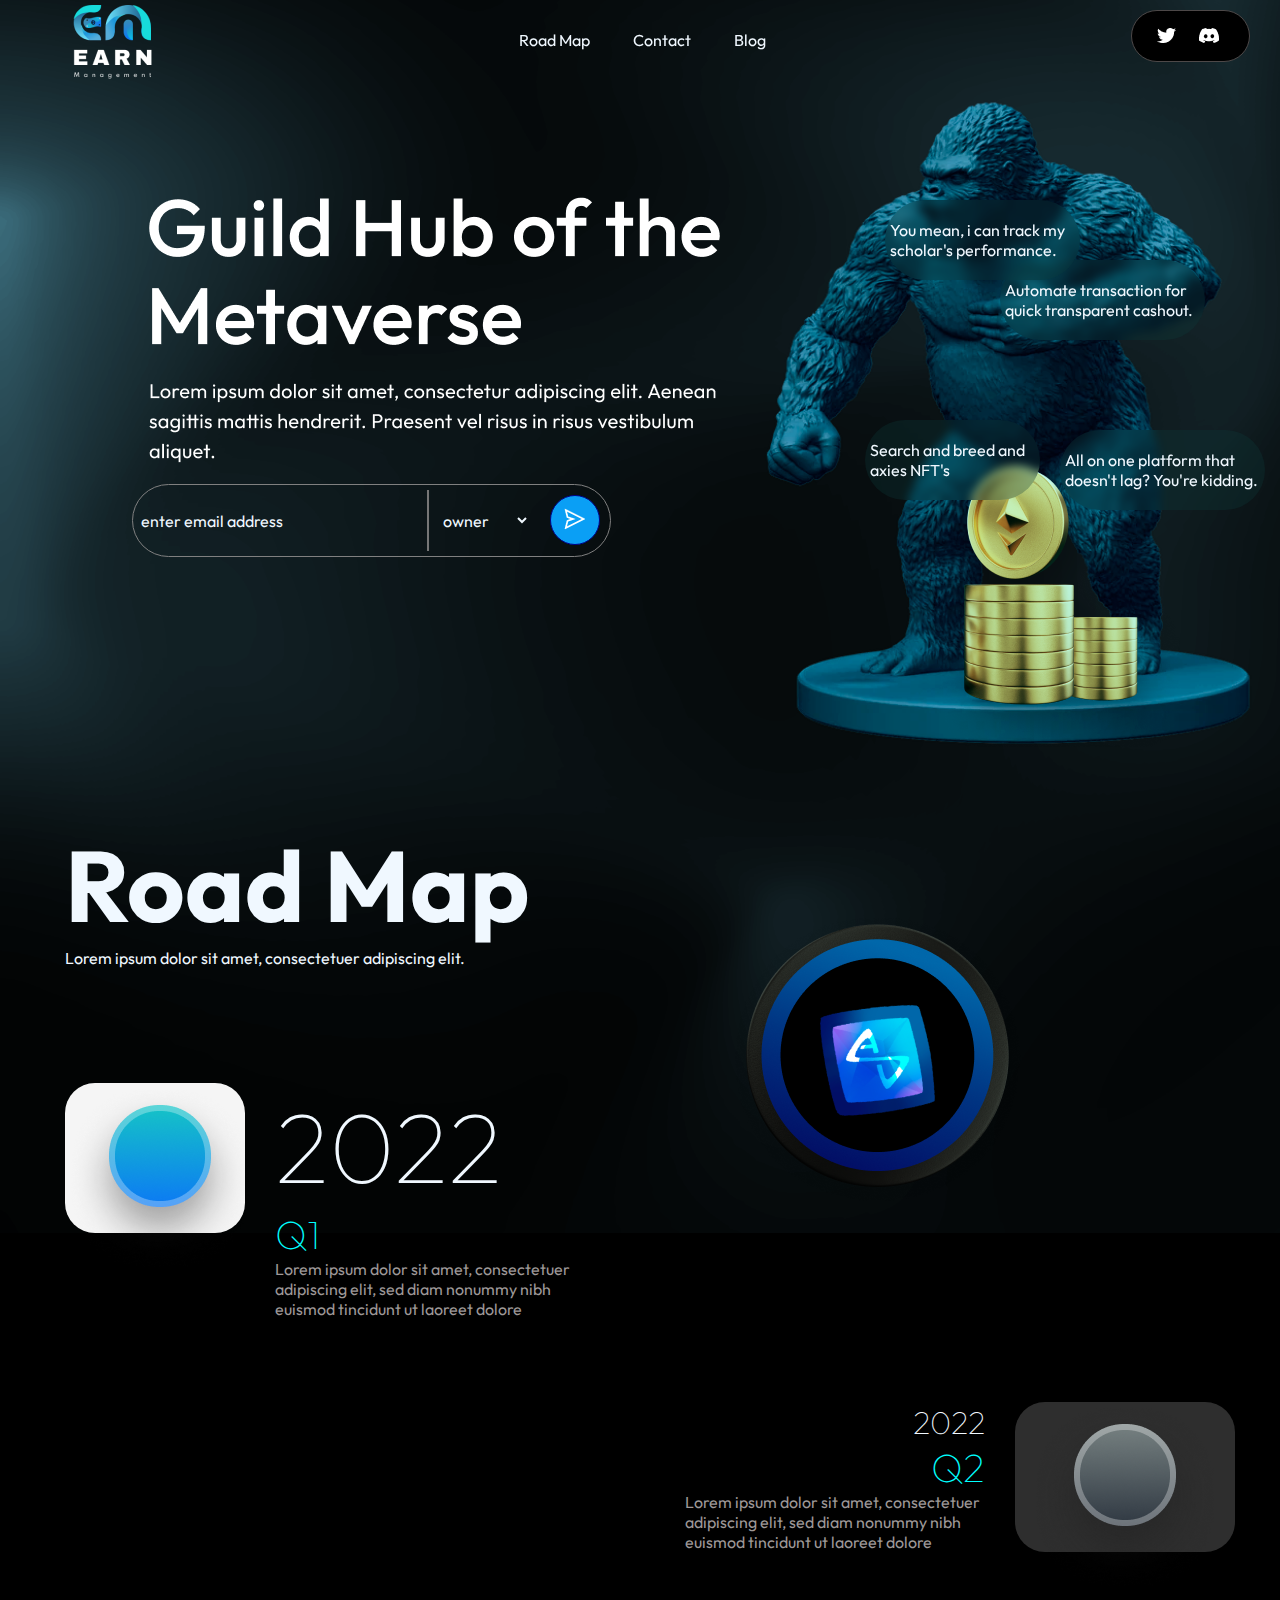
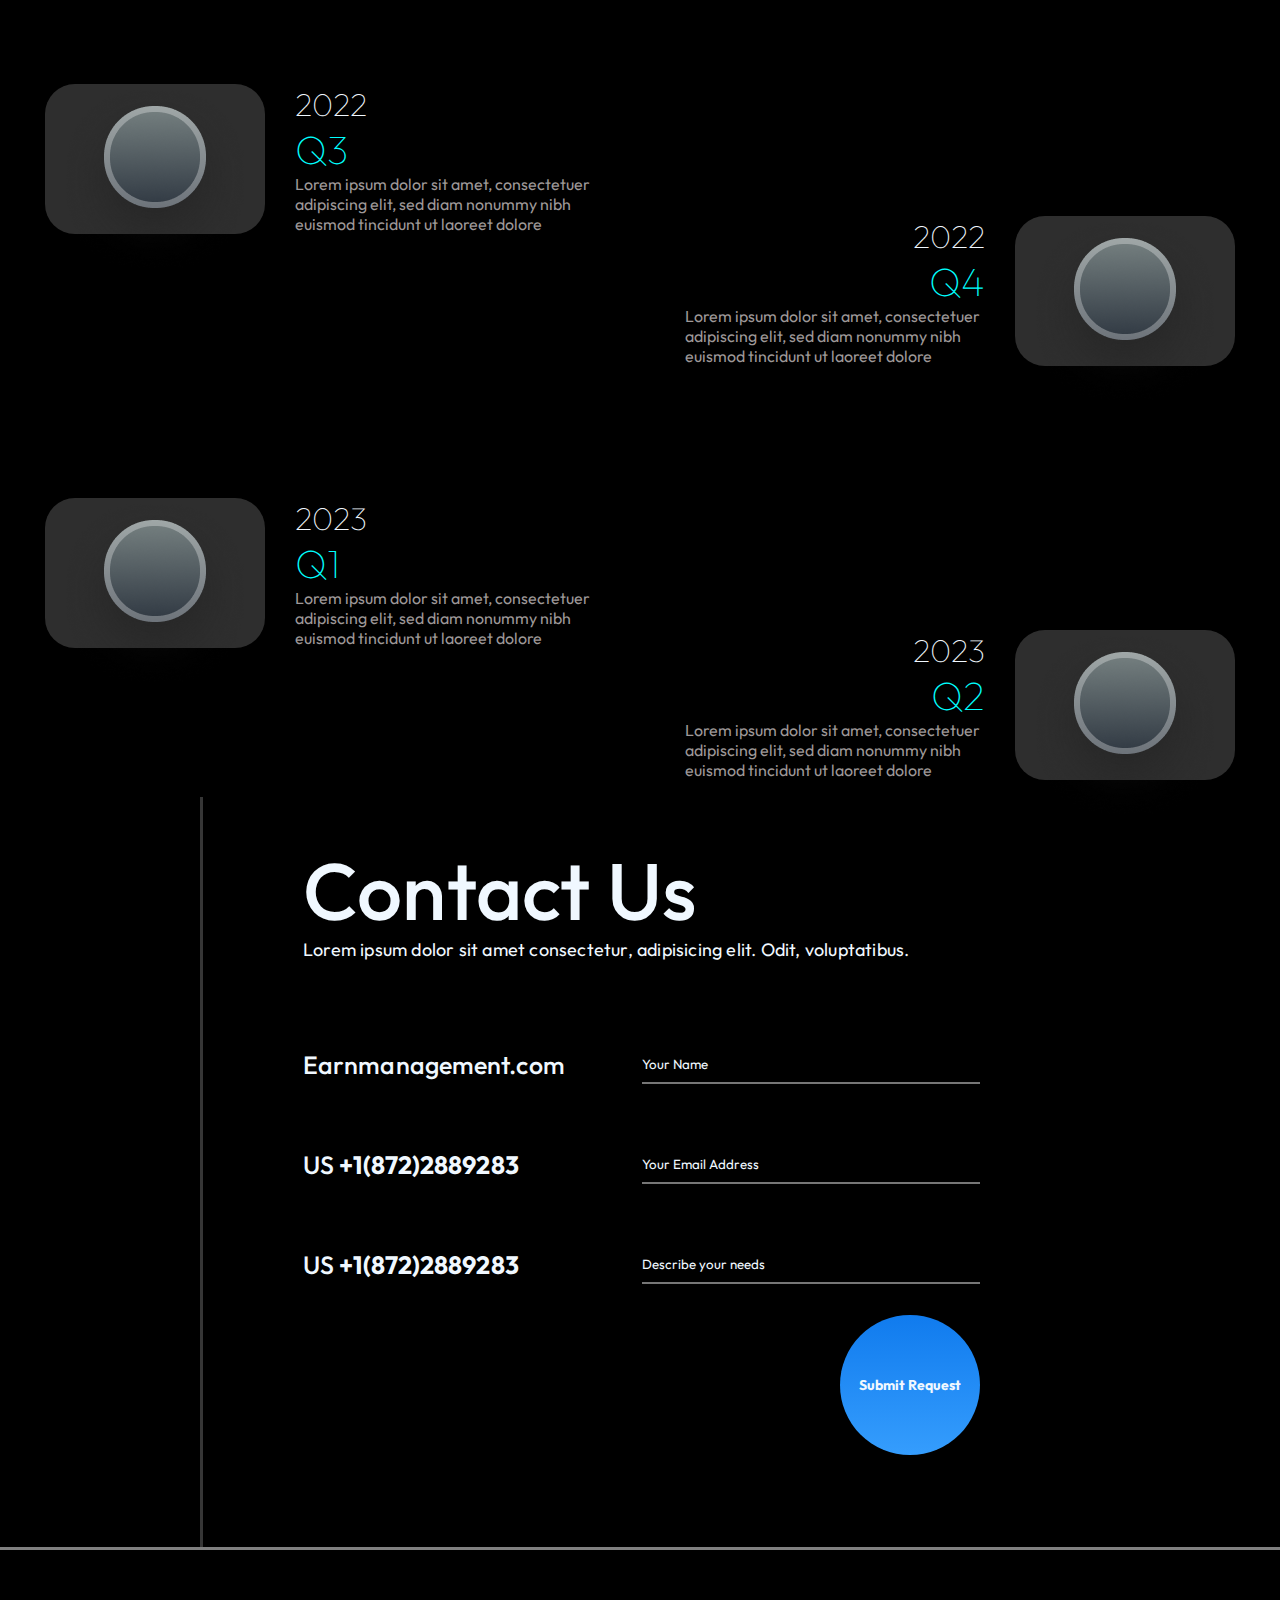
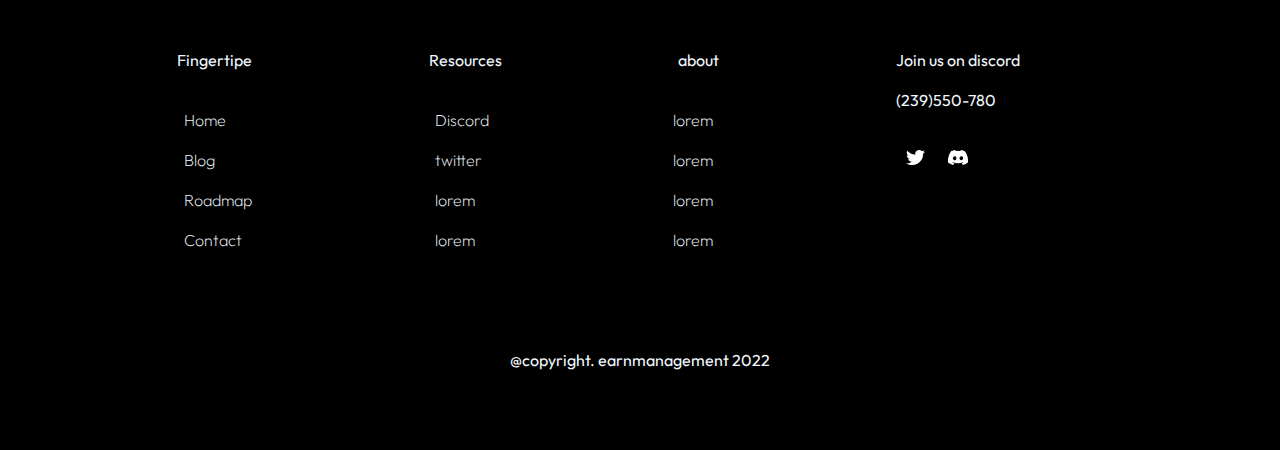
==== index1.html @ f3654f26 "fourth commit" ====
<!DOCTYPE html>
<html lang="en">
  <head>
    <meta charset="UTF-8" />
    <meta http-equiv="X-UA-Compatible" content="IE=edge" />
    <meta name="viewport" content="width=device-width, initial-scale=1.0" />
    <link rel="stylesheet" href="style1.css" />
    <link rel="preconnect" href="https://fonts.googleapis.com">
    <link rel="preconnect" href="https://fonts.gstatic.com" crossorigin>
    <link href="https://fonts.googleapis.com/css2?family=Outfit:wght@100;300&display=swap" rel="stylesheet">
    <title>Earn management-1</title>
  </head>
  <body>
    <div class="main-body">
      <nav class="navbar">
        <div class="logo">
          <img src="images/sidelogo.png"></img>
        </div>      
        <div class="menu">
          <a href="#">Road Map</a>
          <a href="#">Contact</a>
          <a href="#">Blog</a>
        </div>
        <div class="buttons">
          <button type="" id="btn1"><img src="images/twitter.png" alt=""></button>
          <button type="" id="btn2"><img src="images/discord.png" alt=""></button>
        </div>
      </nav>
      <div class="main">
        <div class="child1">
          <div class="child1-a">
            <img src="images/Guild Hub of the Metaverse.png" alt="">
          </div>
          <div class="child1-a">
            <img src="images/defaultxt.png">
          </div>
          <div class="child1-b">
            <input  class=""type="email" placeholder="enter email address"></input>
            <div>
              <select class="option">
                <option value="owner">owner</option>
                <option value="customer">customer</option>
                <option value="employee">employee</option>
                <option value="trainee">trainee</option>
              </select>
                
            </div>
            <div>
              <button type="" id="btn3"><img src="images/Vector.png" alt=""></button>
            </div>
          </div>
        </div>
        <div class="child2">
          <div class="div1"><p>Automate transaction for quick transparent cashout.</p></div>
          <div class="div3"><p>All on one platform that doesn't lag? You're kidding.</p></div>
          <div class="div2"><p>You mean, i can track my scholar's performance.</p></div>
          <div class="div4"><p>Search and breed and axies NFT's</p></div>
        </div>
      </div >
      <div class="main-2">
        <div class="child3">
          <div>
            <h1>Road Map</h1>
            <p>
              Lorem ipsum dolor sit amet, consectetuer adipiscing elit. 
            </p>
            <div class="child4">
              <div class="bullet">
                <img src="images/Rectangle 16.png" alt="">
              </div>
              <div class="child3-a">
                <div><h1>2022</h1></div>
                <div><h2>Q1</h2></div>
                <div class="txt">
                  <p>Lorem ipsum dolor sit amet, consectetuer adipiscing elit, sed diam nonummy nibh euismod tincidunt ut laoreet dolore</p>
                </div>
              </div>
            </div>
          </div>
        </div>
        <div class="child3-b">
            <div>
                <img src="images/child3_logo.png" alt=""></img>
            </div>
        </div>
    </div>
    <div class="main-3">
        <div class="child5"></div>
        <div class="child6">
            <div class="bullet1">
                <img src="images/Rectangle 18.png"></img>
            </div>
            <div class="child6-a">

                <div><h1>2022</h1></div>
                <div><h2>Q2</h2></div>
                <div class="txt">
                    <p>Lorem ipsum dolor sit amet, consectetuer adipiscing elit, sed diam nonummy nibh euismod tincidunt ut laoreet dolore</p>
                </div>
            </div>
        </div>
    </div>
    <div class="main-3">
        <div class="child4">
            <div class="bullet1">
                <img src="images/Rectangle 18.png"></img>
            </div>
            <div class="child3-a">
                <div><h1>2022</h1></div>
                <div><h2>Q3</h2></div>
                <div class="txt">
                    <p>Lorem ipsum dolor sit amet, consectetuer adipiscing elit, sed diam nonummy nibh euismod tincidunt ut laoreet dolore</p>
                </div>
            </div>
        </div>
        <div class="child6"></div>
    </div>

    <div class="main-3">
        <div class="child5"></div>
        <div class="child6">
            <div class="bullet1">
                <img src="images/Rectangle 18.png"></img>
            </div>
            <div class="child6-a">
                <div><h1>2022</h1></div>
                <div><h2>Q4</h2></div>
                <div class="txt">
                    <p>Lorem ipsum dolor sit amet, consectetuer adipiscing elit, sed diam nonummy nibh euismod tincidunt ut laoreet dolore</p>
                </div>
            </div>
        </div>
    </div>
    <div class="main-3">
        <div class="child4">
            <div class="bullet1">
                <img src="images/Rectangle 18.png"></img>
            </div>
            <div class="child3-a">
                <div><h1>2023</h1></div>
                <div><h2>Q1</h2></div>
                <div class="txt">
                    <p>Lorem ipsum dolor sit amet, consectetuer adipiscing elit, sed diam nonummy nibh euismod tincidunt ut laoreet dolore</p>
                </div>
            </div>
        </div>
        <div class="child6"></div>
    </div>
    <div class="main-3">
        <div class="child5"></div>
        <div class="child6">
            <div class="bullet1">
                <img src="images/Rectangle 18.png"></img>
            </div>
            <div class="child6-a">
                <div><h1>2023</h1></div>
                <div><h2>Q2</h2></div>
                <div class="txt">
                    <p>Lorem ipsum dolor sit amet, consectetuer adipiscing elit, sed diam nonummy nibh euismod tincidunt ut laoreet dolore</p>
                </div>
            </div>
        </div>
    </div>
    <section>
        <div class="contact-container">
            <div class="heading-para">
                <div>
                    <h1>Contact Us</h1>
                </div>
                <div class="contact-para">
                    <p>Lorem ipsum dolor sit amet consectetur, adipisicing elit. Odit, voluptatibus.</p>
                </div>
            </div>
            <div class="main-contact">
                <div class="contact-details">
                    <a href="#">Earnmanagement.com</a>
                    <p>US <strong>+1(872)2889283</strong></p>
                    <p>US <strong>+1(872)2889283</strong></p>
                </div>
                <div class="contact-details">
                    <input type="text" name="" id="" placeholder="Your Name">
                    <input type="email" name="" id="" placeholder="Your Email Address">
                    <input type="text" name="" id="" placeholder="Describe your needs">
                </div>
            </div>
            <div class="contact-btn">
                <button type="submit" id="btn4">Submit Request</button>
            </div>
        </div>
    </section>
    <section class="footer">
        <div class="list">
            <div class="list-a">
                <li>Fingertipe</li>
                <li>Resources</li>
                <li>about</li>
            </div>
            <div class="list-b">
                <div>
                    <li>Home</li>
                    <li><br></li>
                    <li>Blog</li>
                    <li><br></li>
                    <li>Roadmap</li>
                    <li><br></li>
                    <li>Contact</li>
                </div>
                <div>
                    <li>Discord</li>
                    <li><br></li>
                    <li>twitter</li>
                    <li><br></li>
                    <li>lorem</li>
                    <li><br></li>
                    <li>lorem</li>
                </div>
                <div>
                    <li>lorem</li>
                    <li><br></li>
                    <li>lorem</li>
                    <li><br></li>
                    <li>lorem</li>
                    <li><br></li>
                    <li>lorem</li>
                </div>
            </div>
        </div>
        <div class="list2">
            <div class="list-c">
                <li><a href="#" class="dis">Join us on discord </a></li>
                <li><br></li>
                <li><a href="#" class="phn">(239)550-780</a></li>
            </div>
            <div class="buttons1">
                <button type="" id="btn1"><img src="images/twitter.png" alt=""></button>
                <button type="" id="btn2"><img src="images/discord.png" alt=""></button>
              </div>
        </div>
        
    </section>
    <div class="end"><p>@copyright. earnmanagement 2022 </p></div>
</div>
</body>
                
</html>
---- style1.css ----
* {
  padding: 0px;
  margin: 0px;
  font-family: "Outfit", sans-serif;
  color: aliceblue;
}
body {
  background-color: rgb(0, 0, 0);
}
.main-body {
  background: url("images/Rectangle.png");

  background-repeat: no-repeat;
}
.navbar {
  height: 100px;
  background-color: rgba(0, 0, 0, 0);
  display: flex;
  justify-content: space-between;
  padding-right: 30px;
  position: sticky;
  top: 0px;
}
.menu a {
  padding: 20px 20px;
  text-decoration: none;
}
.menu {
  padding: 30px;
}
.menu a:hover {
  opacity: 0.6;
}
.logo {
  padding: 5px 0px 0px 73px;
}

.buttons {
  border: solid rgb(77, 72, 72) 1px;
  margin-top: 10px;
  padding: 7px 2px 18px 15px;
  width: 100px;
  height: 25px;
  border-radius: 50px;
  background-color: black;
}
.buttons button {
  background-color: black;
  border: 0px;
  border-radius: 50px;
  padding: 10px 10px 10px 10px;
}
#btn1:hover {
  background-color: rgb(10, 162, 233);
}
#btn2:hover {
  background-color: #7289da;
}
.main {
  display: flex;
}
.child1 {
  width: 55%;
  display: flex;
  flex-direction: column;
  padding: 80px 0px 0px 132px;
}
.child1-a {
  padding: 17px;
}
.child2 {
  width: 45%;
  height: 722px;
  background: url("images/mascot.png");
  background-repeat: no-repeat;
}
.child1-b {
  width: 477px;
  height: 71px;
  border: solid gray 1px;
  border-radius: 40px;
  display: flex;
  justify-content: flex-start;
}
.child1-b input {
  background-color: rgba(0, 0, 0, 0);
  padding: 8px 8px;
  font-size: medium;
  margin-top: 5px;
  width: 310px;
  height: 45px;
  border-bottom: none;
  border-top: none;
  border-left: none;
  border-right-style: solid gray 2px;
  outline: none;
}
::placeholder {
  color: aliceblue;
}
.child1-b div {
  border: 0px;
  border-radius: 50px;
  padding: 10px 10px 10px 10px;
  display: flex;
  justify-content: space-evenly;
}
#btn3 {
  background-color: rgb(10, 159, 245);
  height: 50px;
  width: 50px;
  border: solid darkblue 1px;
  border-radius: 100px;
  cursor: pointer;
}
#btn3:hover {
  background-color: rgb(4, 170, 199);
}
.option {
  background-color: rgba(0, 0, 0, 0);
  font-size: medium;
  border: 0px;
  cursor: pointer;
  outline: none;
}

.child2 div {
  background-color: rgba(13, 61, 61, 0.3);
  backdrop-filter: blur(5px);
}

.div1 {
  position: absolute;
  height: 80px;
  width: 200px;
  top: 260px;
  left: 1000px;
  display: flex;
  padding-left: 5px;
  align-items: center;
  border-radius: 50px;
}
.div2 {
  display: flex;
  padding-left: 5px;
  align-items: center;
  border-radius: 50px;
  position: absolute;
  height: 80px;
  width: 190px;
  right: 200px;
  top: 200px;
}
.div3 {
  position: absolute;
  left: 1060px;
  bottom: 390px;
  width: 200px;
  height: 80px;
  display: flex;
  padding-left: 5px;
  align-items: center;
  border-radius: 50px;
}
.div4 {
  position: absolute;
  bottom: 400px;
  right: 240px;
  height: 80px;
  width: 170px;
  display: flex;
  padding-left: 5px;
  align-items: center;
  border-radius: 50px;
}
.main-2 {
  display: flex;
  /* border: solid red 1px; */
  height: 60vh;
}
.child3 {
  width: 50%;
  height: 50vh;
  display: flex;
  justify-content: space-evenly;
  align-content: space-between;
}

.child3 h1 {
  font-size: 100px;
}
.child3-a {
  display: flex;
  flex-direction: column;
  align-content: flex-end;
  align-items: flex-start;
  flex-wrap: wrap;
  padding-left: 30px;
}

.child3-b div {
  display: flex;
  align-items: center;
  align-content: flex-start;
  justify-content: center;
}
.txt {
  width: 300px;
}
.txt p {
  color: rgb(158, 152, 152);
}
.child3-a div h2 {
  color: aqua;
  font-size: 40px;
  font-weight: 100;
}
.child3-a div h1 {
  font-weight: 100;
}
.bullet {
  background-color: whitesmoke;
  display: grid;
  justify-content: space-around;
  width: 180px;
  height: 150px;
  border-radius: 30px;
}
.child4 {
  display: flex;
  padding-top: 115px;
  align-items: flex-start;
  justify-content: space-evenly;
  align-content: space-between;
}
.main-3 {
  display: flex;
  height: 23vh;
  justify-content: center;
  /* border: solid yellow 2px; */
}
.child5 {
  width: 50%;
}
.child6 {
  padding-top: 40px;
  display: flex;
  width: 50%;
  flex-direction: row-reverse;
  justify-content: center;
}
.child6-a {
  flex-direction: column;
  display: flex;
  flex-direction: column;
  align-content: flex-end;
  align-items: flex-end;
  flex-wrap: wrap;
  padding-right: 30px;
}
.bullet1 {
  background-color: rgb(46, 46, 46);
  display: grid;
  justify-content: space-around;
  width: 220px;
  height: 150px;
  border-radius: 30px;
}
.child6-a div h2 {
  color: aqua;
  font-size: 40px;
  font-weight: 100;
}
.child6-a div h1 {
  font-weight: 100;
}
/* .child6-a div { */
/* flex-direction: row-reverse; */
/* } */
.contact-container {
  /* border: 2px solid red; */
  height: 750px;
  margin: 0px 200px;
  /* border-top: 3px solid rgba(255, 255, 255, 0.21);  */
  border-left: 3px solid rgba(255, 255, 255, 0.21);
}
.heading-para {
  /* border: 2px solid yellow; */
  padding: 50px 100px;
}
.heading-para h1 {
  font-weight: 500;
  font-size: 80px;
  line-height: 88px;
  letter-spacing: 0.2px;
}
.heading-para p {
  font-size: 18px;
  line-height: 30px;
  letter-spacing: 0.2px;
}
.main-contact {
  /* border: 2px solid red; */
  margin: 0px 100px;
  display: flex;
  height: 40%;
}
.contact-details {
  display: flex;
  flex-direction: column;
  justify-content: space-around;
  /* border: 2px solid green; */
  font-weight: 500;
  font-size: 25px;
  line-height: 30px;
  letter-spacing: 0.1px;
  width: 50%;
}
.contact-details a {
  text-decoration: none;
}
.contact-details input {
  background: none;
  width: 100%;
  height: 35px;
  outline: none;
  border-left: none;
  border-right: none;
  border-top: none;
}
.contact-btn {
  /* border: 2px solid green; */
  margin: 0px 100px;
  display: flex;
  flex-direction: row-reverse;
}
#btn4 {
  font-weight: bold;
  font-size: 14px;
  line-height: 19px;
  text-align: center;
  background: linear-gradient(180deg, #107bee 0%, #359dfd 100%);
  height: 140px;
  width: 140px;
  border-radius: 70px;
  cursor: pointer;
  border: none;
}
#btn4:hover {
  background: rgb(6, 201, 201);
}
.footer {
  padding-top: 100px;
  display: flex;
  height: 300px;
  border-bottom: none;
  border-left: none;
  border-right: none;
  border-top: solid gray 3px;
}
.list {
  width: 70%;

  /* border-bottom: none;
  border-left: none;
  border-right: none;
  border-top: solid gray 3px; */
}
.list-a {
  padding: 0px 0px;
  display: flex;
  list-style: none;
  justify-content: space-evenly;
  font-weight: 400;
}
.list-b {
  padding-top: 40px;
  display: flex;
  list-style: none;
  justify-content: space-evenly;
  font-weight: 200;
}
.list2 {
  width: 30%;
  display: inline-block;
  justify-content: space-around;
}
.list-c {
  list-style: none;
}
.list-c li a {
  text-decoration: none;
}
.phn:hover {
  color: grey;
}
.dis:hover {
  color: #7289da;
}
.buttons1 {
  padding-top: 30px;
  height: 25px;
  border-radius: 50px;
  background-color: black;
}
.buttons1 button {
  background-color: black;
  border: 0px;
  border-radius: 50px;
  padding: 10px 10px 10px 10px;
}
.end {
  display: flex;
  justify-content: center;
  height: 100px;
}
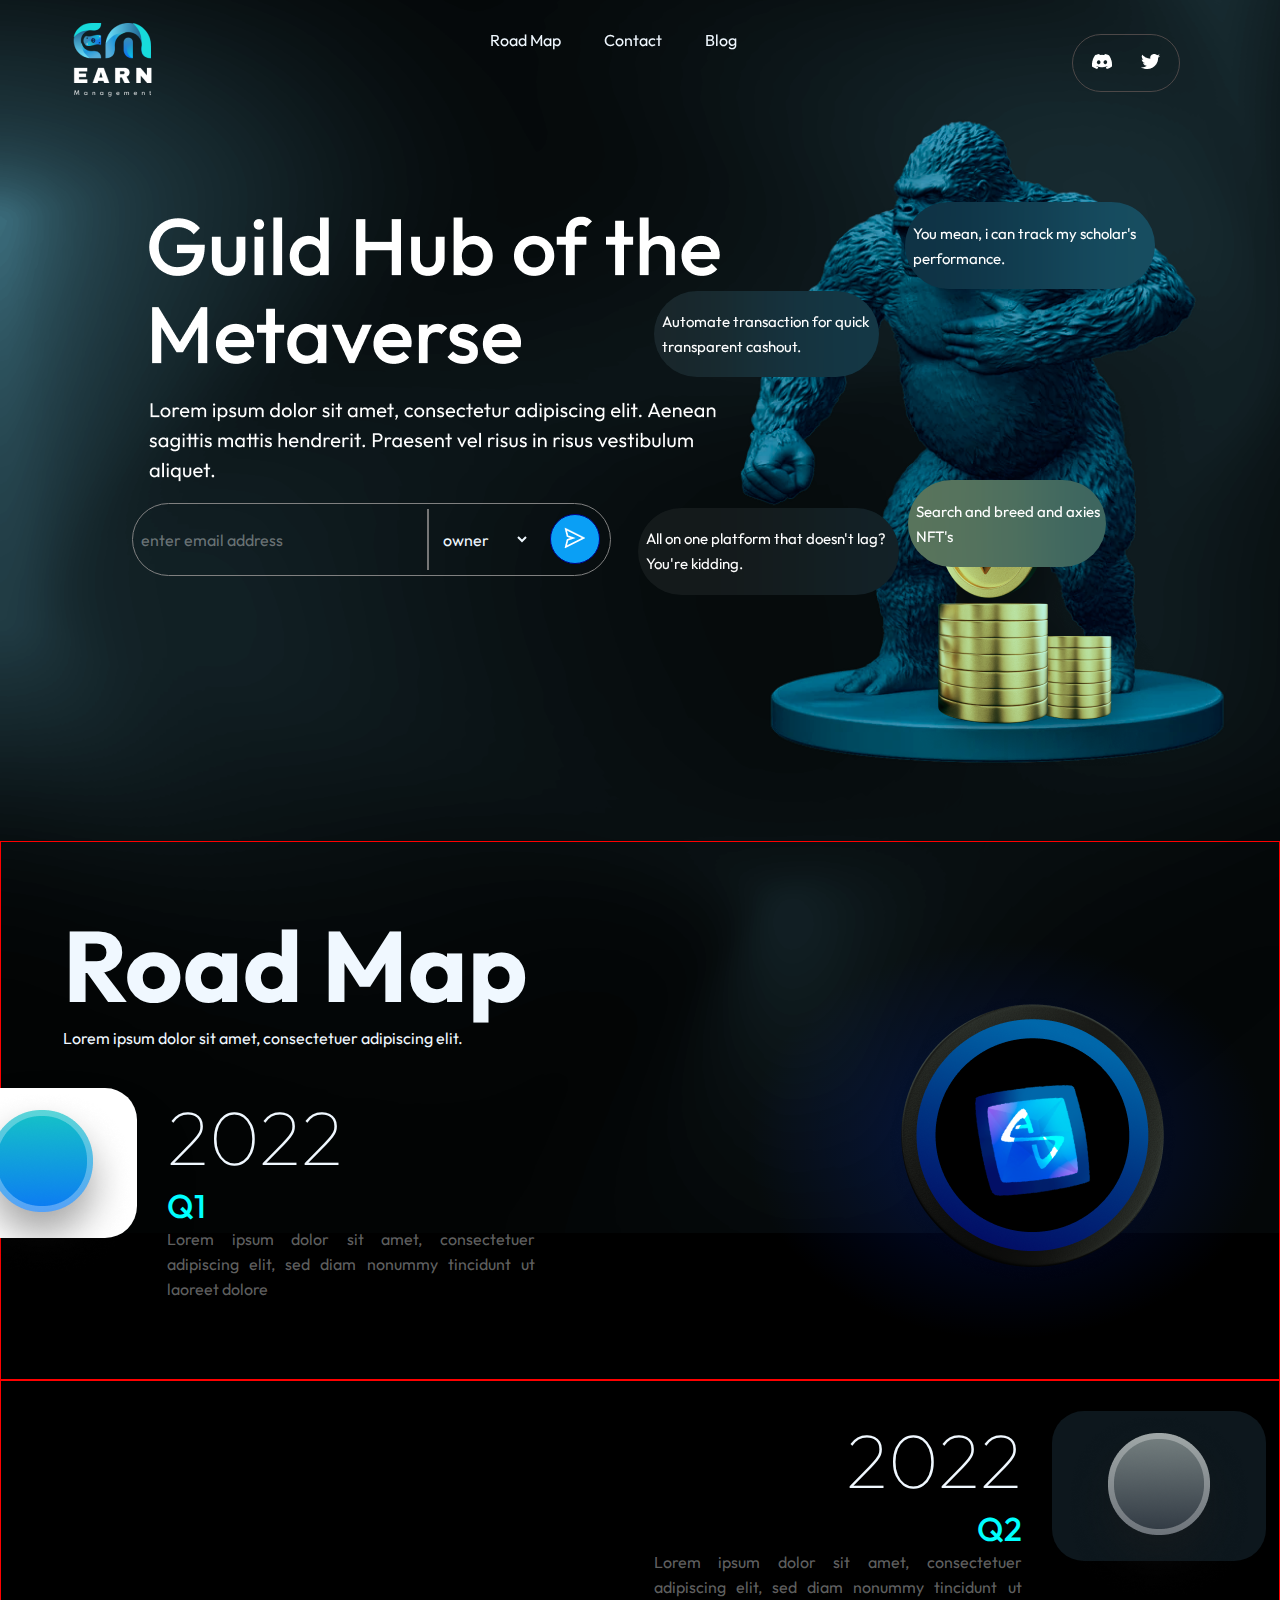
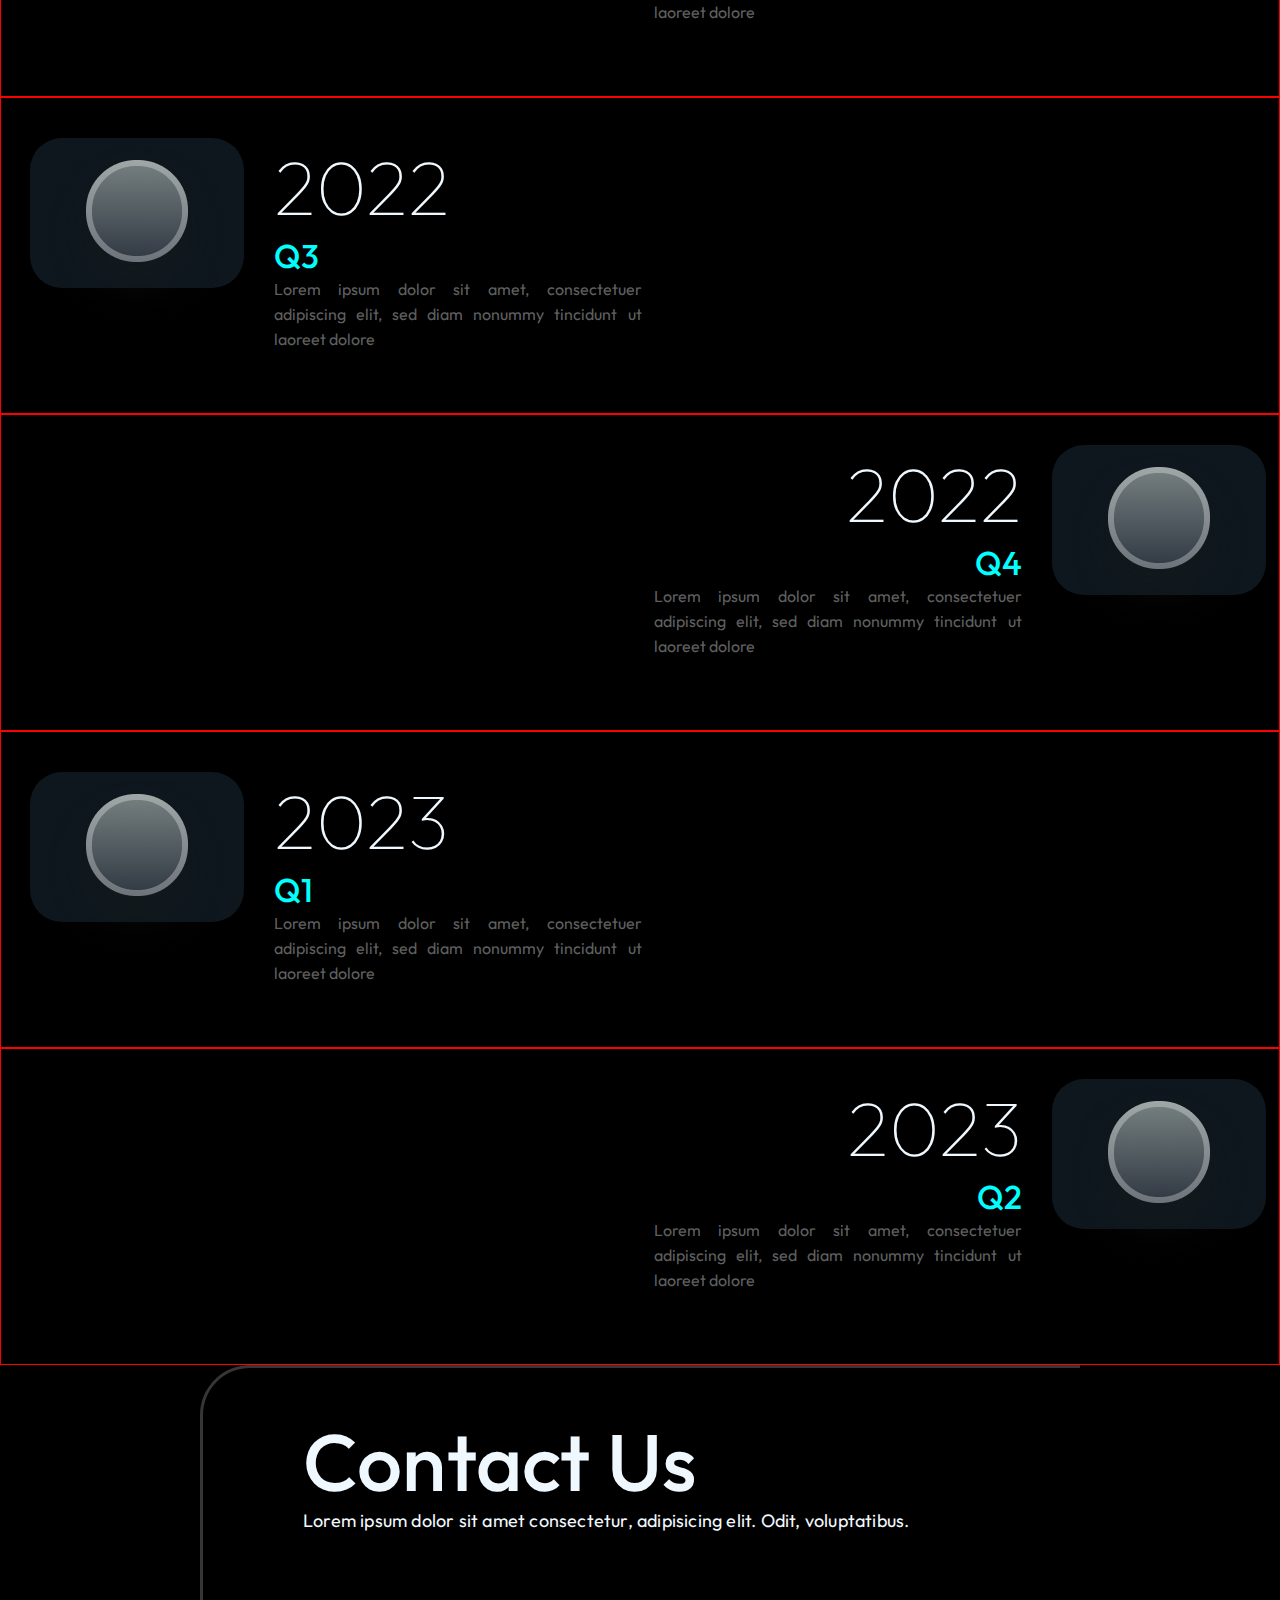
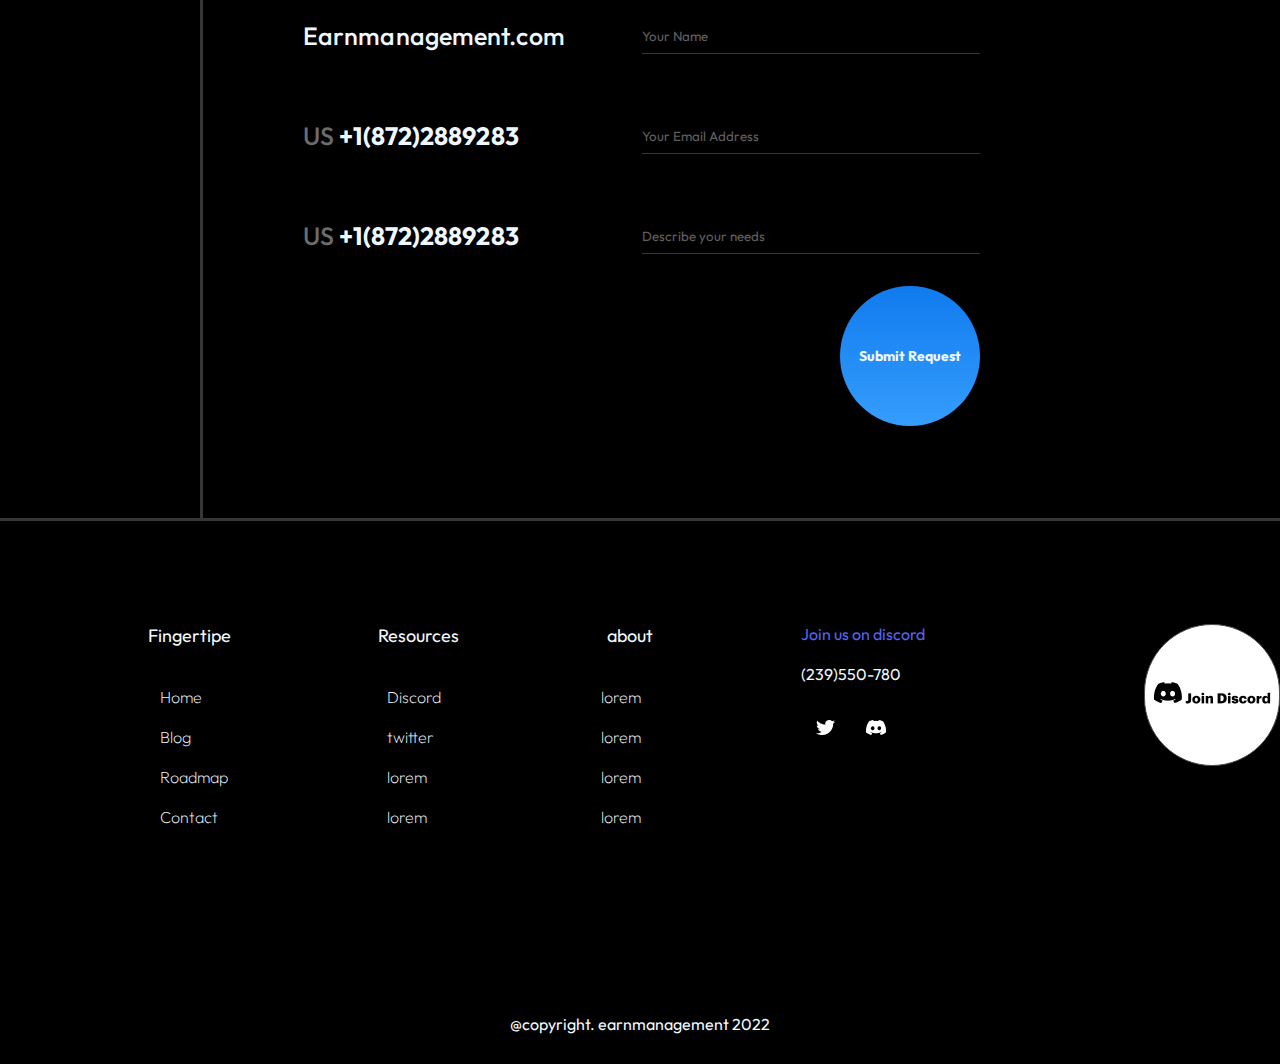
==== commit c97d72fb: "final commit" ====
--- a/index1.html
+++ b/index1.html
@@ -1,6 +1,7 @@
 <!DOCTYPE html>
 <html lang="en">
-  <head>
+
+<head>
     <meta charset="UTF-8" />
     <meta http-equiv="X-UA-Compatible" content="IE=edge" />
     <meta name="viewport" content="width=device-width, initial-scale=1.0" />
@@ -9,244 +10,284 @@
     <link rel="preconnect" href="https://fonts.gstatic.com" crossorigin>
     <link href="https://fonts.googleapis.com/css2?family=Outfit:wght@100;300&display=swap" rel="stylesheet">
     <title>Earn management-1</title>
-  </head>
-  <body>
+</head>
+
+<body>
     <div class="main-body">
-      <nav class="navbar">
-        <div class="logo">
-          <img src="images/sidelogo.png"></img>
-        </div>      
-        <div class="menu">
-          <a href="#">Road Map</a>
-          <a href="#">Contact</a>
-          <a href="#">Blog</a>
-        </div>
-        <div class="buttons">
-          <button type="" id="btn1"><img src="images/twitter.png" alt=""></button>
-          <button type="" id="btn2"><img src="images/discord.png" alt=""></button>
-        </div>
-      </nav>
-      <div class="main">
-        <div class="child1">
-          <div class="child1-a">
-            <img src="images/Guild Hub of the Metaverse.png" alt="">
-          </div>
-          <div class="child1-a">
-            <img src="images/defaultxt.png">
-          </div>
-          <div class="child1-b">
-            <input  class=""type="email" placeholder="enter email address"></input>
-            <div>
-              <select class="option">
+        <nav class="navbar">
+            <div class="logo">
+                <img src="images/sidelogo.png"></img>
+            </div>
+            <div class="menu">
+                <a href="#">Road Map</a>
+                <a href="#">Contact</a>
+                <a href="#">Blog</a>
+            </div>
+            <div class="buttons">
+                <button type="" id="btn2"><img src="images/discord.png" alt=""></button>
+                <button type="" id="btn1"><img src="images/twitter.png" alt=""></button>
+            </div>
+        </nav>
+        <div class="main">
+            <div class="child1">
+                <div class="child1-a">
+                    <img src="images/Guild Hub of the Metaverse.png" alt="">
+                </div>
+                <div class="child1-a">
+                    <img src="images/defaultxt.png">
+                </div>
+                <div class="child1-b">
+                    <input class="" type="email" placeholder="enter email address"></input>
+                    <div>
+                        <select class="option">
                 <option value="owner">owner</option>
                 <option value="customer">customer</option>
                 <option value="employee">employee</option>
                 <option value="trainee">trainee</option>
               </select>
-                
-            </div>
-            <div>
-              <button type="" id="btn3"><img src="images/Vector.png" alt=""></button>
-            </div>
+
+                    </div>
+                    <div>
+                        <button type="" id="btn3"><img src="images/Vector.png" alt=""></button>
+                    </div>
+                </div>
+            </div>
+            <div class="child2">
+                <div class="div1">
+                    <p>Automate transaction for quick transparent cashout.</p>
+                </div>
+                <div class="div3">
+                    <p>All on one platform that doesn't lag? You're kidding.</p>
+                </div>
+                <div class="div2">
+                    <p>You mean, i can track my scholar's performance.</p>
+                </div>
+                <div class="div4">
+                    <p>Search and breed and axies NFT's</p>
+                </div>
+            </div>
+        </div>
+        <section class="main-1">
+            <div class="child3">
+                <div>
+                    <h1>Road Map</h1>
+                    <p>
+                        Lorem ipsum dolor sit amet, consectetuer adipiscing elit.
+                    </p>
+                    <div class="child4">
+                        <div class="bullet">
+                            <img src="images/Rectangle 16.png" alt="">
+                        </div>
+                        <div class="child3-a">
+                            <div>
+                                <h1>2022</h1>
+                            </div>
+                            <div>
+                                <h2>Q1</h2>
+                            </div>
+                            <div class="txt">
+                                <p>Lorem ipsum dolor sit amet, consectetuer adipiscing elit, sed diam nonummy tincidunt ut laoreet dolore</p>
+                            </div>
+                        </div>
+                    </div>
+                </div>
+            </div>
+            <div class="child3-b">
+                <div>
+                    <img src="images/child3_logo.png" alt=""></img>
+                </div>
+            </div>
+        </section>
+        <div class="main-2">
+            <div class="child5"></div>
+            <div class="child6">
+                <div class="bullet1">
+                    <img src="images/Rectangle 18.png"></img>
+                </div>
+                <div class="child6-a">
+
+                    <div>
+                        <h1>2022</h1>
+                    </div>
+                    <div>
+                        <h2>Q2</h2>
+                    </div>
+                    <div class="txt">
+                        <p>Lorem ipsum dolor sit amet, consectetuer adipiscing elit, sed diam nonummy tincidunt ut laoreet dolore</p>
+                    </div>
+                </div>
+            </div>
+        </div>
+        <div class="main-2">
+            <div class="child4">
+                <div class="bullet1">
+                    <img src="images/Rectangle 18.png"></img>
+                </div>
+                <div class="child3-a">
+                    <div>
+                        <h1>2022</h1>
+                    </div>
+                    <div>
+                        <h2>Q3</h2>
+                    </div>
+                    <div class="txt">
+                        <p>Lorem ipsum dolor sit amet, consectetuer adipiscing elit, sed diam nonummy tincidunt ut laoreet dolore</p>
+                    </div>
+                </div>
+            </div>
+            <div class="child6"></div>
+        </div>
+
+        <div class="main-2">
+            <div class="child5"></div>
+            <div class="child6">
+                <div class="bullet1">
+                    <img src="images/Rectangle 18.png"></img>
+                </div>
+                <div class="child6-a">
+                    <div>
+                        <h1>2022</h1>
+                    </div>
+                    <div>
+                        <h2>Q4</h2>
+                    </div>
+                    <div class="txt">
+                        <p>Lorem ipsum dolor sit amet, consectetuer adipiscing elit, sed diam nonummy tincidunt ut laoreet dolore</p>
+                    </div>
+                </div>
+            </div>
+        </div>
+        <div class="main-2">
+            <div class="child4">
+                <div class="bullet1">
+                    <img src="images/Rectangle 18.png"></img>
+                </div>
+                <div class="child3-a">
+                    <div>
+                        <h1>2023</h1>
+                    </div>
+                    <div>
+                        <h2>Q1</h2>
+                    </div>
+                    <div class="txt">
+                        <p>Lorem ipsum dolor sit amet, consectetuer adipiscing elit, sed diam nonummy tincidunt ut laoreet dolore</p>
+                    </div>
+                </div>
+            </div>
+            <div class="child6"></div>
+        </div>
+        <div class="main-2">
+            <div class="child5"></div>
+            <div class="child6">
+                <div class="bullet1">
+                    <img src="images/Rectangle 18.png"></img>
+                </div>
+                <div class="child6-a">
+                    <div>
+                        <h1>2023</h1>
+                    </div>
+                    <div>
+                        <h2>Q2</h2>
+                    </div>
+                    <div class="txt">
+                        <p>Lorem ipsum dolor sit amet, consectetuer adipiscing elit, sed diam nonummy tincidunt ut laoreet dolore</p>
+                    </div>
+                </div>
+            </div>
+        </div>
+        <section>
+            <div class="contact-container">
+                <div class="heading-para">
+                    <div>
+                        <h1>Contact Us</h1>
+                    </div>
+                    <div class="contact-para">
+                        <p>Lorem ipsum dolor sit amet consectetur, adipisicing elit. Odit, voluptatibus.</p>
+                    </div>
+                </div>
+                <div class="main-contact">
+                    <div class="contact-details">
+                        <a href="#">Earnmanagement.com</a>
+                        <p class="us">US&nbsp<strong>+1(872)2889283</strong></p>
+                        <p class="us">US&nbsp<strong>+1(872)2889283</strong></p>
+                    </div>
+                    <div class="contact-details">
+                        <input type="text" name="" id="" placeholder="Your Name">
+                        <input type="email" name="" id="" placeholder="Your Email Address">
+                        <input type="text" name="" id="" placeholder="Describe your needs">
+                    </div>
+                </div>
+                <div class="contact-btn">
+                    <button type="submit" id="btn4">Submit Request</button>
+                </div>
+            </div>
+        </section>
+        <section class="footer">
+            <div class="list">
+                <div class="list-a">
+                    <li>Fingertipe</li>
+                    <li>Resources</li>
+                    <li>about</li>
+                </div>
+                <div class="list-b">
+                    <div>
+                        <li>Home</li>
+                        <li><br></li>
+                        <li>Blog</li>
+                        <li><br></li>
+                        <li>Roadmap</li>
+                        <li><br></li>
+                        <li>Contact</li>
+                    </div>
+                    <div>
+                        <li>Discord</li>
+                        <li><br></li>
+                        <li>twitter</li>
+                        <li><br></li>
+                        <li>lorem</li>
+                        <li><br></li>
+                        <li>lorem</li>
+                    </div>
+                    <div>
+                        <li>lorem</li>
+                        <li><br></li>
+                        <li>lorem</li>
+                        <li><br></li>
+                        <li>lorem</li>
+                        <li><br></li>
+                        <li>lorem</li>
+                    </div>
+                </div>
+            </div>
+            <div class="list2">
+                <div class="list-c">
+                    <li><a href="#" class="dis">Join us on discord </a></li>
+                    <li><br></li>
+                    <li><a href="#" class="phn">(239)550-780</a></li>
+                </div>
+                <div class="buttons1">
+                    <button type="" id="btn1"><img src="images/twitter.png" alt=""></button>
+                    <button type="" id="btn2"><img src="images/discord.png" alt=""></button>
+                </div>
+            </div>
+            <div class="joindiscord">
+              <div>
+                <img src="images/discord(black).png" alt="" >
+                <img src="images/Join_Discord.png" alt="" >
+              </div>
+            </div>
+          </section>
+          <div class="end">
+              <p>@copyright. earnmanagement 2022 </p>
           </div>
         </div>
-        <div class="child2">
-          <div class="div1"><p>Automate transaction for quick transparent cashout.</p></div>
-          <div class="div3"><p>All on one platform that doesn't lag? You're kidding.</p></div>
-          <div class="div2"><p>You mean, i can track my scholar's performance.</p></div>
-          <div class="div4"><p>Search and breed and axies NFT's</p></div>
-        </div>
-      </div >
-      <div class="main-2">
-        <div class="child3">
-          <div>
-            <h1>Road Map</h1>
-            <p>
-              Lorem ipsum dolor sit amet, consectetuer adipiscing elit. 
-            </p>
-            <div class="child4">
-              <div class="bullet">
-                <img src="images/Rectangle 16.png" alt="">
-              </div>
-              <div class="child3-a">
-                <div><h1>2022</h1></div>
-                <div><h2>Q1</h2></div>
-                <div class="txt">
-                  <p>Lorem ipsum dolor sit amet, consectetuer adipiscing elit, sed diam nonummy nibh euismod tincidunt ut laoreet dolore</p>
-                </div>
-              </div>
-            </div>
-          </div>
-        </div>
-        <div class="child3-b">
-            <div>
-                <img src="images/child3_logo.png" alt=""></img>
-            </div>
-        </div>
-    </div>
-    <div class="main-3">
-        <div class="child5"></div>
-        <div class="child6">
-            <div class="bullet1">
-                <img src="images/Rectangle 18.png"></img>
-            </div>
-            <div class="child6-a">
-
-                <div><h1>2022</h1></div>
-                <div><h2>Q2</h2></div>
-                <div class="txt">
-                    <p>Lorem ipsum dolor sit amet, consectetuer adipiscing elit, sed diam nonummy nibh euismod tincidunt ut laoreet dolore</p>
-                </div>
-            </div>
-        </div>
-    </div>
-    <div class="main-3">
-        <div class="child4">
-            <div class="bullet1">
-                <img src="images/Rectangle 18.png"></img>
-            </div>
-            <div class="child3-a">
-                <div><h1>2022</h1></div>
-                <div><h2>Q3</h2></div>
-                <div class="txt">
-                    <p>Lorem ipsum dolor sit amet, consectetuer adipiscing elit, sed diam nonummy nibh euismod tincidunt ut laoreet dolore</p>
-                </div>
-            </div>
-        </div>
-        <div class="child6"></div>
-    </div>
-
-    <div class="main-3">
-        <div class="child5"></div>
-        <div class="child6">
-            <div class="bullet1">
-                <img src="images/Rectangle 18.png"></img>
-            </div>
-            <div class="child6-a">
-                <div><h1>2022</h1></div>
-                <div><h2>Q4</h2></div>
-                <div class="txt">
-                    <p>Lorem ipsum dolor sit amet, consectetuer adipiscing elit, sed diam nonummy nibh euismod tincidunt ut laoreet dolore</p>
-                </div>
-            </div>
-        </div>
-    </div>
-    <div class="main-3">
-        <div class="child4">
-            <div class="bullet1">
-                <img src="images/Rectangle 18.png"></img>
-            </div>
-            <div class="child3-a">
-                <div><h1>2023</h1></div>
-                <div><h2>Q1</h2></div>
-                <div class="txt">
-                    <p>Lorem ipsum dolor sit amet, consectetuer adipiscing elit, sed diam nonummy nibh euismod tincidunt ut laoreet dolore</p>
-                </div>
-            </div>
-        </div>
-        <div class="child6"></div>
-    </div>
-    <div class="main-3">
-        <div class="child5"></div>
-        <div class="child6">
-            <div class="bullet1">
-                <img src="images/Rectangle 18.png"></img>
-            </div>
-            <div class="child6-a">
-                <div><h1>2023</h1></div>
-                <div><h2>Q2</h2></div>
-                <div class="txt">
-                    <p>Lorem ipsum dolor sit amet, consectetuer adipiscing elit, sed diam nonummy nibh euismod tincidunt ut laoreet dolore</p>
-                </div>
-            </div>
-        </div>
-    </div>
-    <section>
-        <div class="contact-container">
-            <div class="heading-para">
-                <div>
-                    <h1>Contact Us</h1>
-                </div>
-                <div class="contact-para">
-                    <p>Lorem ipsum dolor sit amet consectetur, adipisicing elit. Odit, voluptatibus.</p>
-                </div>
-            </div>
-            <div class="main-contact">
-                <div class="contact-details">
-                    <a href="#">Earnmanagement.com</a>
-                    <p>US <strong>+1(872)2889283</strong></p>
-                    <p>US <strong>+1(872)2889283</strong></p>
-                </div>
-                <div class="contact-details">
-                    <input type="text" name="" id="" placeholder="Your Name">
-                    <input type="email" name="" id="" placeholder="Your Email Address">
-                    <input type="text" name="" id="" placeholder="Describe your needs">
-                </div>
-            </div>
-            <div class="contact-btn">
-                <button type="submit" id="btn4">Submit Request</button>
-            </div>
-        </div>
-    </section>
-    <section class="footer">
-        <div class="list">
-            <div class="list-a">
-                <li>Fingertipe</li>
-                <li>Resources</li>
-                <li>about</li>
-            </div>
-            <div class="list-b">
-                <div>
-                    <li>Home</li>
-                    <li><br></li>
-                    <li>Blog</li>
-                    <li><br></li>
-                    <li>Roadmap</li>
-                    <li><br></li>
-                    <li>Contact</li>
-                </div>
-                <div>
-                    <li>Discord</li>
-                    <li><br></li>
-                    <li>twitter</li>
-                    <li><br></li>
-                    <li>lorem</li>
-                    <li><br></li>
-                    <li>lorem</li>
-                </div>
-                <div>
-                    <li>lorem</li>
-                    <li><br></li>
-                    <li>lorem</li>
-                    <li><br></li>
-                    <li>lorem</li>
-                    <li><br></li>
-                    <li>lorem</li>
-                </div>
-            </div>
-        </div>
-        <div class="list2">
-            <div class="list-c">
-                <li><a href="#" class="dis">Join us on discord </a></li>
-                <li><br></li>
-                <li><a href="#" class="phn">(239)550-780</a></li>
-            </div>
-            <div class="buttons1">
-                <button type="" id="btn1"><img src="images/twitter.png" alt=""></button>
-                <button type="" id="btn2"><img src="images/discord.png" alt=""></button>
-              </div>
-        </div>
-        
-    </section>
-    <div class="end"><p>@copyright. earnmanagement 2022 </p></div>
-</div>
-</body>
-                
-</html>
-  
-
-
-
-        
-
-        
+    
+    </body>
+    
+    </html>
+      
+          
+              
+              
+           
+
--- a/style1.css
+++ b/style1.css
@@ -4,16 +4,20 @@
   font-family: "Outfit", sans-serif;
   color: aliceblue;
 }
+
 body {
   background-color: rgb(0, 0, 0);
-}
+  max-width: 1582px;
+}
+
 .main-body {
   background: url("images/Rectangle.png");
-
   background-repeat: no-repeat;
-}
+  /* background-repeat: repeat-y; */
+}
+
 .navbar {
-  height: 100px;
+  height: 119px;
   background-color: rgba(0, 0, 0, 0);
   display: flex;
   justify-content: space-between;
@@ -21,59 +25,76 @@
   position: sticky;
   top: 0px;
 }
+
 .menu a {
   padding: 20px 20px;
   text-decoration: none;
 }
+
 .menu {
   padding: 30px;
 }
+
 .menu a:hover {
   opacity: 0.6;
 }
+
 .logo {
-  padding: 5px 0px 0px 73px;
+  padding: 23px 0px 0px 73px;
 }
 
 .buttons {
+  display: flex;
+  justify-content: center;
+  align-items: center;
   border: solid rgb(77, 72, 72) 1px;
-  margin-top: 10px;
-  padding: 7px 2px 18px 15px;
-  width: 100px;
-  height: 25px;
-  border-radius: 50px;
-  background-color: black;
-}
+  margin: 34px 70px 0px 0px;
+  width: 106px;
+  height: 56px;
+  border-radius: 50px;
+  background-color: rgba(0, 0, 0, 0);
+}
+
 .buttons button {
-  background-color: black;
+  background-color: rgba(0, 0, 0, 0);
   border: 0px;
-  border-radius: 50px;
-  padding: 10px 10px 10px 10px;
-}
+  height: 48px;
+  width: 48px;
+  border-radius: 50px;
+  cursor: pointer;
+}
+
 #btn1:hover {
   background-color: rgb(10, 162, 233);
 }
+
 #btn2:hover {
   background-color: #7289da;
 }
+
 .main {
   display: flex;
 }
+
 .child1 {
-  width: 55%;
+  width: 60%;
   display: flex;
   flex-direction: column;
   padding: 80px 0px 0px 132px;
 }
+
 .child1-a {
   padding: 17px;
 }
+
 .child2 {
-  width: 45%;
+  width: 1056px;
   height: 722px;
   background: url("images/mascot.png");
   background-repeat: no-repeat;
-}
+  position: relative;
+}
+
 .child1-b {
   width: 477px;
   height: 71px;
@@ -82,6 +103,7 @@
   display: flex;
   justify-content: flex-start;
 }
+
 .child1-b input {
   background-color: rgba(0, 0, 0, 0);
   padding: 8px 8px;
@@ -95,9 +117,11 @@
   border-right-style: solid gray 2px;
   outline: none;
 }
+
 ::placeholder {
-  color: aliceblue;
-}
+  color: rgba(255, 255, 255, 0.39);
+}
+
 .child1-b div {
   border: 0px;
   border-radius: 50px;
@@ -105,6 +129,7 @@
   display: flex;
   justify-content: space-evenly;
 }
+
 #btn3 {
   background-color: rgb(10, 159, 245);
   height: 50px;
@@ -113,9 +138,11 @@
   border-radius: 100px;
   cursor: pointer;
 }
+
 #btn3:hover {
   background-color: rgb(4, 170, 199);
 }
+
 .option {
   background-color: rgba(0, 0, 0, 0);
   font-size: medium;
@@ -125,70 +152,96 @@
 }
 
 .child2 div {
-  background-color: rgba(13, 61, 61, 0.3);
-  backdrop-filter: blur(5px);
+  background: rgba(255, 255, 255, 0.06);
+  backdrop-filter: blur(80px);
+  /* Note: backdrop-filter has minimal browser support */
+
+  border-radius: 90px;
+}
+.child2 div p {
+  font-size: 15px;
+  line-height: 25px;
+  /* or 156% */
+
+  display: flex;
+  align-items: center;
+  padding-left: 3px;
+
+  /* align-content: center; */
+
+  color: #ffffff;
+
+  mix-blend-mode: luminosity;
 }
 
 .div1 {
   position: absolute;
-  height: 80px;
-  width: 200px;
-  top: 260px;
-  left: 1000px;
+  height: 86px;
+  width: 220px;
+  top: 172px;
+  left: -83px;
   display: flex;
   padding-left: 5px;
   align-items: center;
   border-radius: 50px;
 }
+
 .div2 {
   display: flex;
   padding-left: 5px;
   align-items: center;
   border-radius: 50px;
   position: absolute;
-  height: 80px;
-  width: 190px;
-  right: 200px;
-  top: 200px;
-}
+  width: 245px;
+  height: 87px;
+  right: 125px;
+  top: 83px;
+}
+
 .div3 {
   position: absolute;
-  left: 1060px;
-  bottom: 390px;
-  width: 200px;
-  height: 80px;
+  left: -99px;
+  bottom: 246px;
+  width: 256px;
+  height: 87.17px;
   display: flex;
   padding-left: 5px;
   align-items: center;
   border-radius: 50px;
 }
+
 .div4 {
   position: absolute;
-  bottom: 400px;
-  right: 240px;
-  height: 80px;
-  width: 170px;
+  bottom: 274px;
+  right: 174px;
+  width: 193px;
+  height: 87px;
   display: flex;
   padding-left: 5px;
   align-items: center;
   border-radius: 50px;
 }
-.main-2 {
-  display: flex;
-  /* border: solid red 1px; */
-  height: 60vh;
-}
+
+.main-1 {
+  display: flex;
+  padding-top: 60px;
+  border: solid red 1px;
+  height: 53vh;
+}
+
 .child3 {
+  padding-left: 62px;
   width: 50%;
   height: 50vh;
   display: flex;
-  justify-content: space-evenly;
+  justify-content: flex-end;
   align-content: space-between;
 }
 
 .child3 h1 {
   font-size: 100px;
 }
+
 .child3-a {
   display: flex;
   flex-direction: column;
@@ -198,57 +251,91 @@
   padding-left: 30px;
 }
 
+.child3-b {
+  padding-left: 100px;
+  /* padding-bottom: 100px; */
+  /* height: 100px; */
+  background: radial-gradient(
+    41.76% 41.76% at 50% 50%,
+    rgba(0, 56, 255, 0.24) 0%,
+    rgba(0, 133, 255, 0) 100%
+  );
+}
+
 .child3-b div {
+  padding-bottom: 25px;
+  padding-right: 55px;
   display: flex;
   align-items: center;
   align-content: flex-start;
-  justify-content: center;
-}
+  justify-content: flex-end;
+}
+
 .txt {
-  width: 300px;
-}
+  width: 368px;
+  height: 77px;
+}
+
 .txt p {
-  color: rgb(158, 152, 152);
-}
+  color: rgba(255, 255, 255, 0.39);
+  font-family: Outfit;
+  font-style: normal;
+  font-weight: normal;
+  font-size: 16px;
+  line-height: 25px;
+  text-align: justify;
+}
+
 .child3-a div h2 {
   color: aqua;
-  font-size: 40px;
-  font-weight: 100;
-}
+  font-size: 33px;
+  font-weight: 500;
+}
+
 .child3-a div h1 {
   font-weight: 100;
-}
+  font-size: 77px;
+}
+
 .bullet {
-  background-color: whitesmoke;
+  background: #ffffff;
+  box-shadow: 12px 32px 80px -20px rgba(0, 0, 0, 0.12);
+  border-radius: 32px;
   display: grid;
   justify-content: space-around;
-  width: 180px;
+  width: 214px;
   height: 150px;
-  border-radius: 30px;
-}
+  border-radius: 32px;
+}
+
 .child4 {
-  display: flex;
-  padding-top: 115px;
-  align-items: flex-start;
-  justify-content: space-evenly;
-  align-content: space-between;
-}
-.main-3 {
-  display: flex;
-  height: 23vh;
-  justify-content: center;
-  /* border: solid yellow 2px; */
-}
+  width: 50%;
+  height: 50vh;
+  padding-left: 20px;
+  padding-top: 40px;
+  display: flex;
+  justify-content: center;
+}
+
+/* .main-3 {
+  display: flex;
+  padding-top: 100px;
+  height: 250px;
+  justify-content: center;
+} */
+
 .child5 {
   width: 50%;
 }
+
 .child6 {
-  padding-top: 40px;
+  padding-top: 30px;
   display: flex;
   width: 50%;
   flex-direction: row-reverse;
   justify-content: center;
 }
+
 .child6-a {
   flex-direction: column;
   display: flex;
@@ -258,67 +345,75 @@
   flex-wrap: wrap;
   padding-right: 30px;
 }
+
 .bullet1 {
-  background-color: rgb(46, 46, 46);
+  background: rgba(29, 51, 64, 0.45);
+  backdrop-filter: blur(80px);
   display: grid;
   justify-content: space-around;
-  width: 220px;
+  width: 214px;
   height: 150px;
-  border-radius: 30px;
-}
+  border-radius: 32px;
+}
+
 .child6-a div h2 {
   color: aqua;
-  font-size: 40px;
-  font-weight: 100;
-}
+  font-size: 33px;
+  font-weight: 500;
+}
+
 .child6-a div h1 {
   font-weight: 100;
-}
-/* .child6-a div { */
-/* flex-direction: row-reverse; */
-/* } */
+  font-size: 77px;
+}
+
 .contact-container {
-  /* border: 2px solid red; */
   height: 750px;
   margin: 0px 200px;
-  /* border-top: 3px solid rgba(255, 255, 255, 0.21);  */
   border-left: 3px solid rgba(255, 255, 255, 0.21);
-}
+  border-top: 3px solid rgba(255, 255, 255, 0.21);
+  /* border-radius: 50px; */
+  border-top-left-radius: 50px;
+}
+
 .heading-para {
-  /* border: 2px solid yellow; */
   padding: 50px 100px;
 }
+
 .heading-para h1 {
   font-weight: 500;
   font-size: 80px;
   line-height: 88px;
   letter-spacing: 0.2px;
 }
+
 .heading-para p {
   font-size: 18px;
   line-height: 30px;
   letter-spacing: 0.2px;
 }
+
 .main-contact {
-  /* border: 2px solid red; */
   margin: 0px 100px;
   display: flex;
   height: 40%;
 }
+
 .contact-details {
   display: flex;
   flex-direction: column;
   justify-content: space-around;
-  /* border: 2px solid green; */
   font-weight: 500;
   font-size: 25px;
   line-height: 30px;
   letter-spacing: 0.1px;
   width: 50%;
 }
+
 .contact-details a {
   text-decoration: none;
 }
+
 .contact-details input {
   background: none;
   width: 100%;
@@ -327,13 +422,18 @@
   border-left: none;
   border-right: none;
   border-top: none;
-}
+  border-bottom: 1px solid rgba(255, 255, 255, 0.21);
+}
+
 .contact-btn {
-  /* border: 2px solid green; */
   margin: 0px 100px;
   display: flex;
   flex-direction: row-reverse;
 }
+.us {
+  color: #6c6c6c;
+}
+
 #btn4 {
   font-weight: bold;
   font-size: 14px;
@@ -346,26 +446,30 @@
   cursor: pointer;
   border: none;
 }
+
 #btn4:hover {
   background: rgb(6, 201, 201);
 }
+
 .footer {
-  padding-top: 100px;
-  display: flex;
-  height: 300px;
+  padding-top: 103px;
+  display: flex;
+  justify-content: center;
+  height: 390px;
   border-bottom: none;
   border-left: none;
   border-right: none;
-  border-top: solid gray 3px;
-}
+  border-top: 3px solid rgba(255, 255, 255, 0.21);
+}
+
 .list {
   width: 70%;
-
   /* border-bottom: none;
-  border-left: none;
-  border-right: none;
-  border-top: solid gray 3px; */
-}
+border-left: none;
+border-right: none;
+border-top: solid gray 3px; */
+}
+
 .list-a {
   padding: 0px 0px;
   display: flex;
@@ -373,6 +477,10 @@
   justify-content: space-evenly;
   font-weight: 400;
 }
+.list-a li {
+  font-size: 18px;
+}
+
 .list-b {
   padding-top: 40px;
   display: flex;
@@ -380,37 +488,79 @@
   justify-content: space-evenly;
   font-weight: 200;
 }
+.list-b div li {
+  font-size: 16px;
+}
+
 .list2 {
   width: 30%;
   display: inline-block;
   justify-content: space-around;
 }
+
 .list-c {
   list-style: none;
 }
+
 .list-c li a {
   text-decoration: none;
 }
+
 .phn:hover {
   color: grey;
 }
+.dis {
+  color: #5865f2;
+}
 .dis:hover {
-  color: #7289da;
-}
+  color: #e7e9f0;
+}
+
 .buttons1 {
-  padding-top: 30px;
-  height: 25px;
-  border-radius: 50px;
-  background-color: black;
-}
+  display: flex;
+  justify-content: center;
+  width: 100px;
+  padding-top: 20px;
+  height: 50px;
+  border-radius: 50px;
+  background-color: rgba(0, 0, 0, 0);
+}
+
 .buttons1 button {
-  background-color: black;
+  background-color: rgba(0, 0, 0, 0);
   border: 0px;
+  height: 50px;
+  width: 50px;
   border-radius: 50px;
   padding: 10px 10px 10px 10px;
-}
+  cursor: pointer;
+}
+
 .end {
   display: flex;
   justify-content: center;
-  height: 100px;
-}
+  height: 50px;
+}
+
+.main-2 {
+  display: flex;
+  border: solid red 1px;
+  height: 35vh;
+}
+.joindiscord {
+  height: 140px;
+  width: 150px;
+  border-radius: 100px;
+  border: solid rgb(78, 78, 78) 1px;
+  background-color: rgb(255, 255, 255);
+  display: flex;
+  flex-direction: column;
+  justify-content: center;
+  align-content: center;
+  align-items: center;
+  position: sticky;
+  bottom: 0;
+}
+.joindiscord:hover {
+  background-color: #d4d7e4;
+}
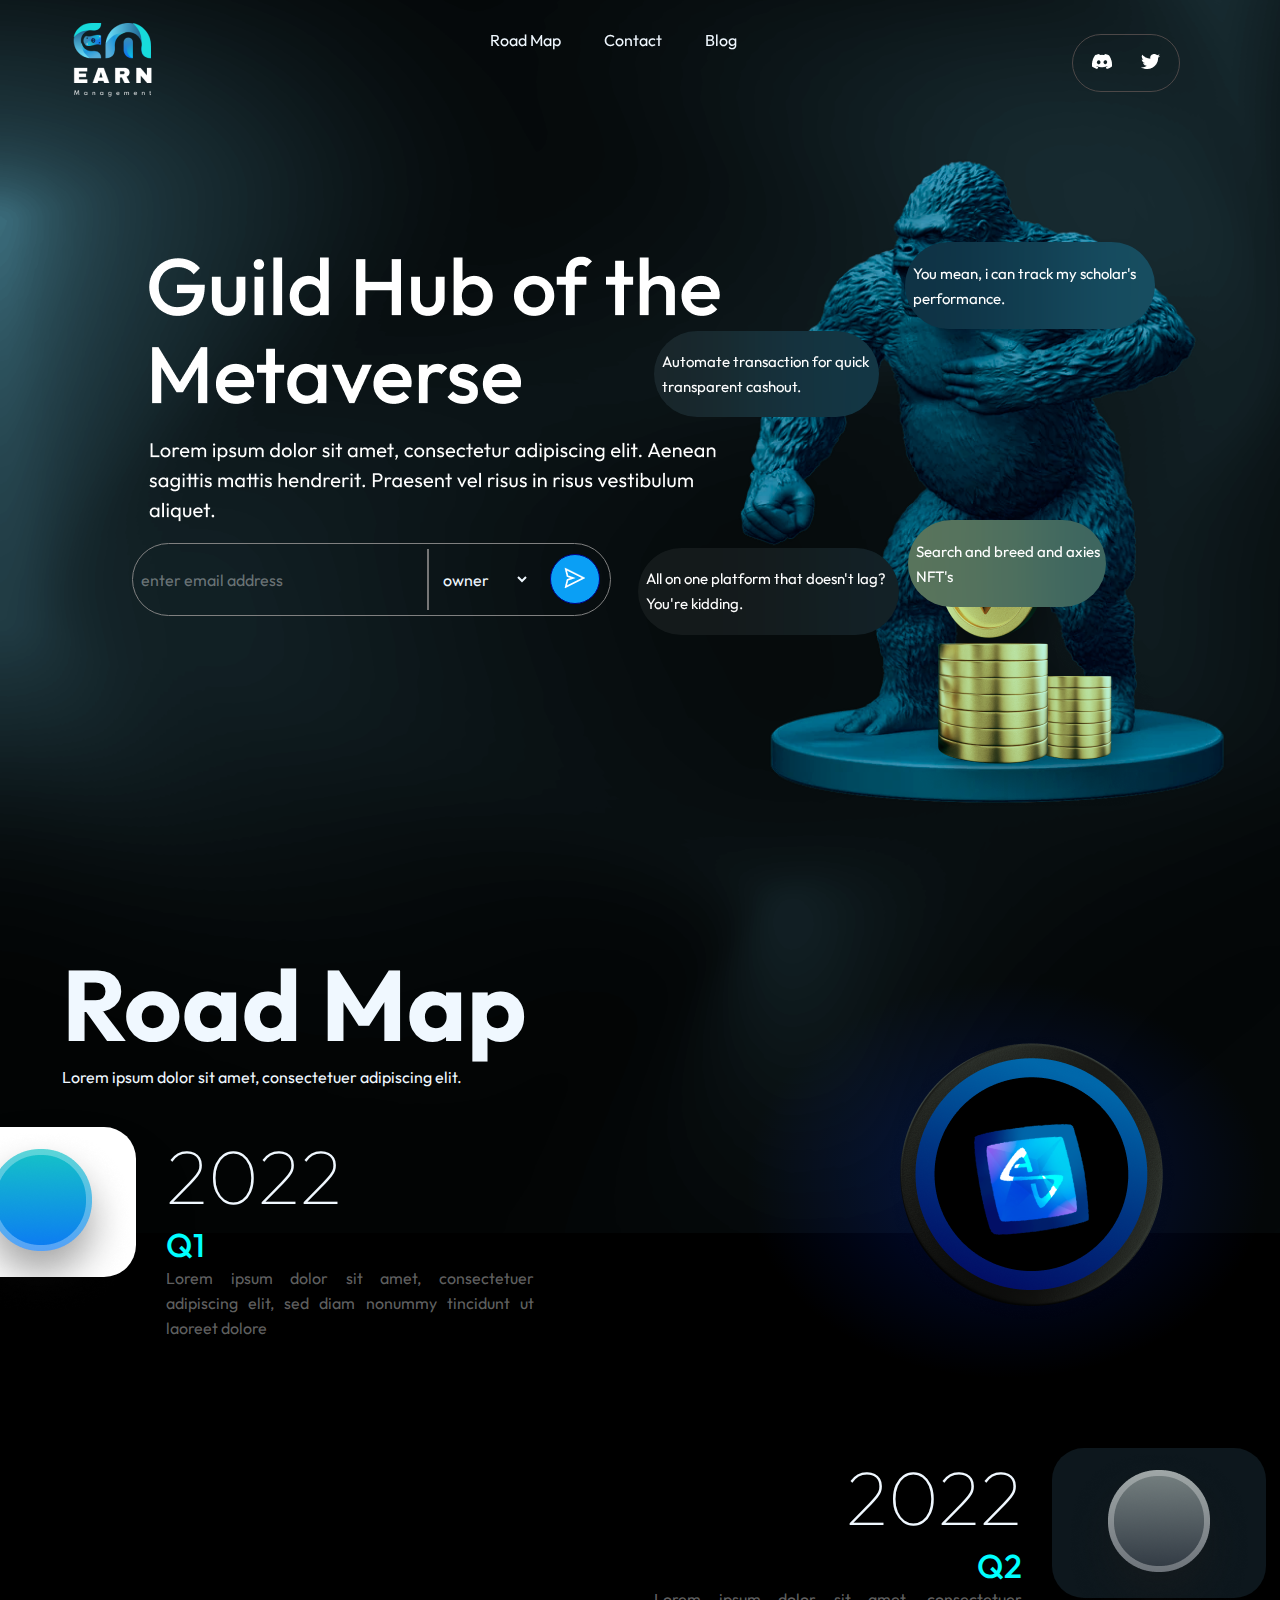
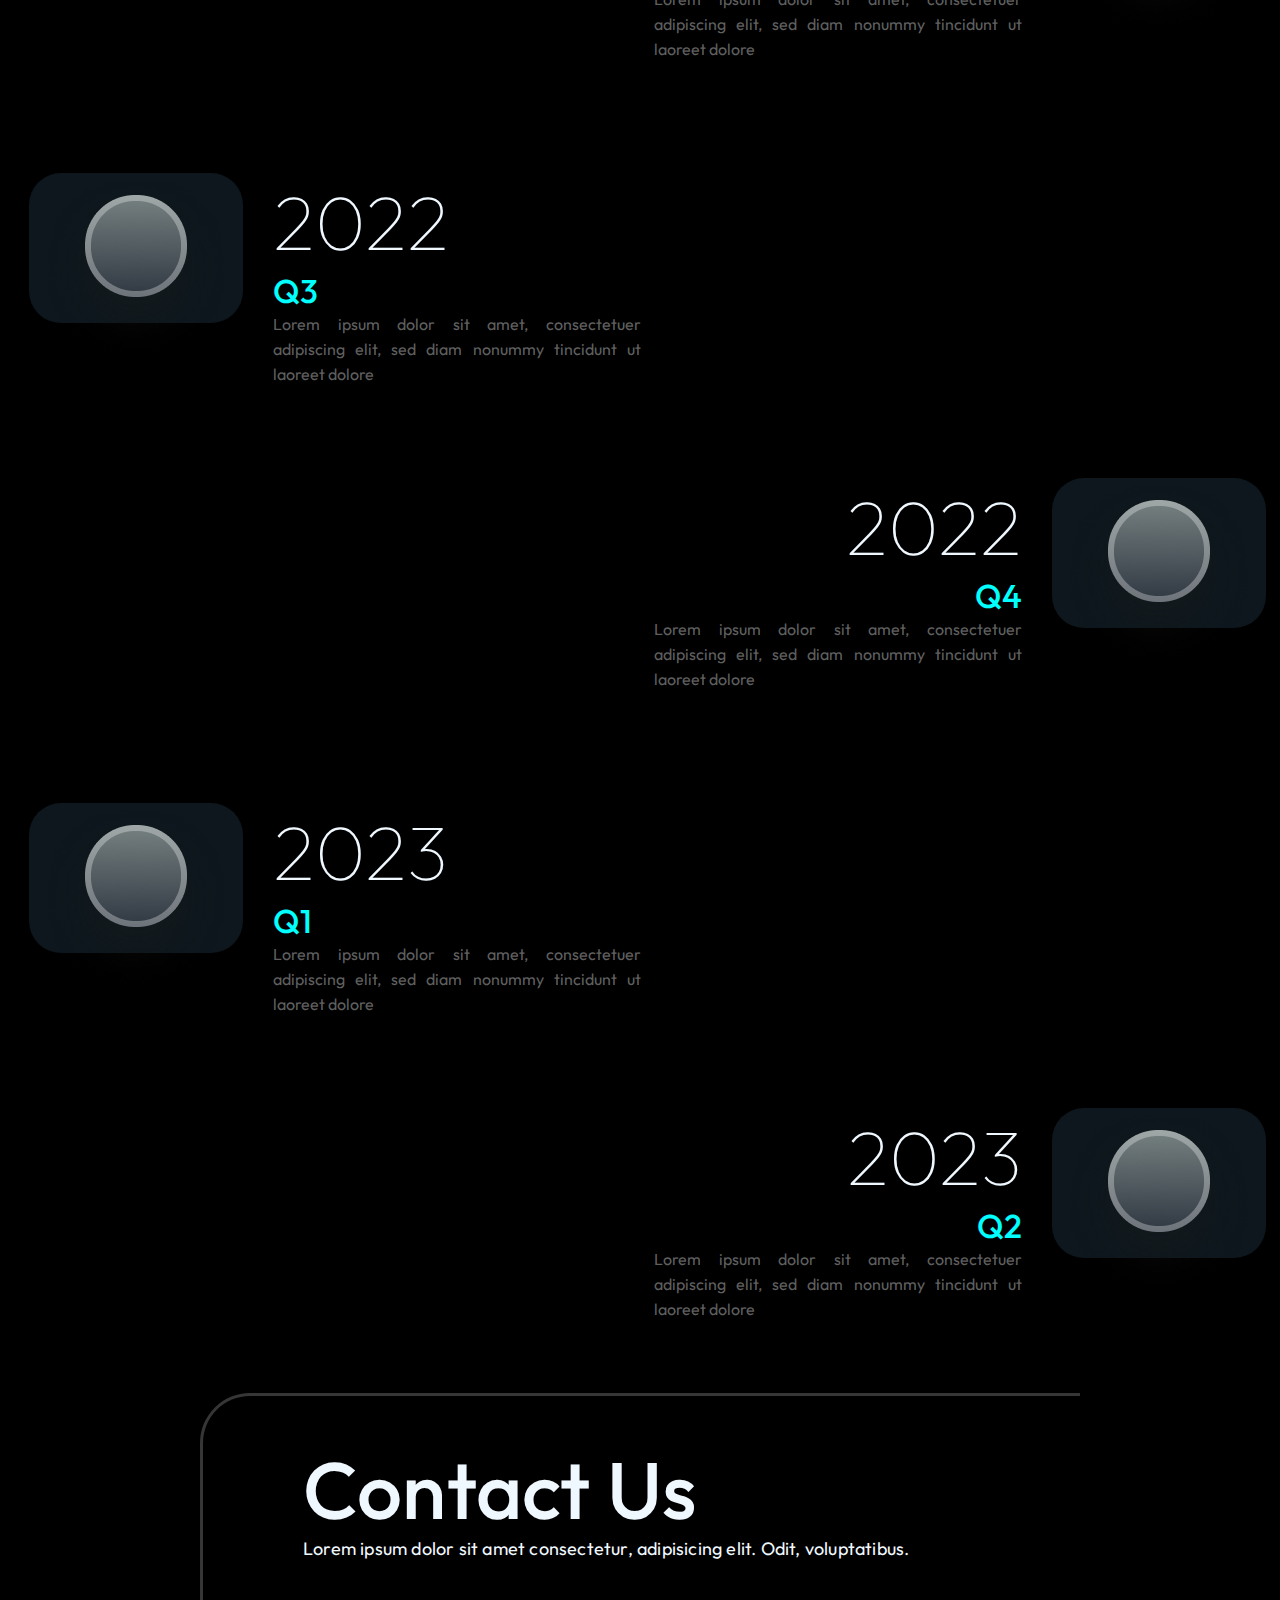
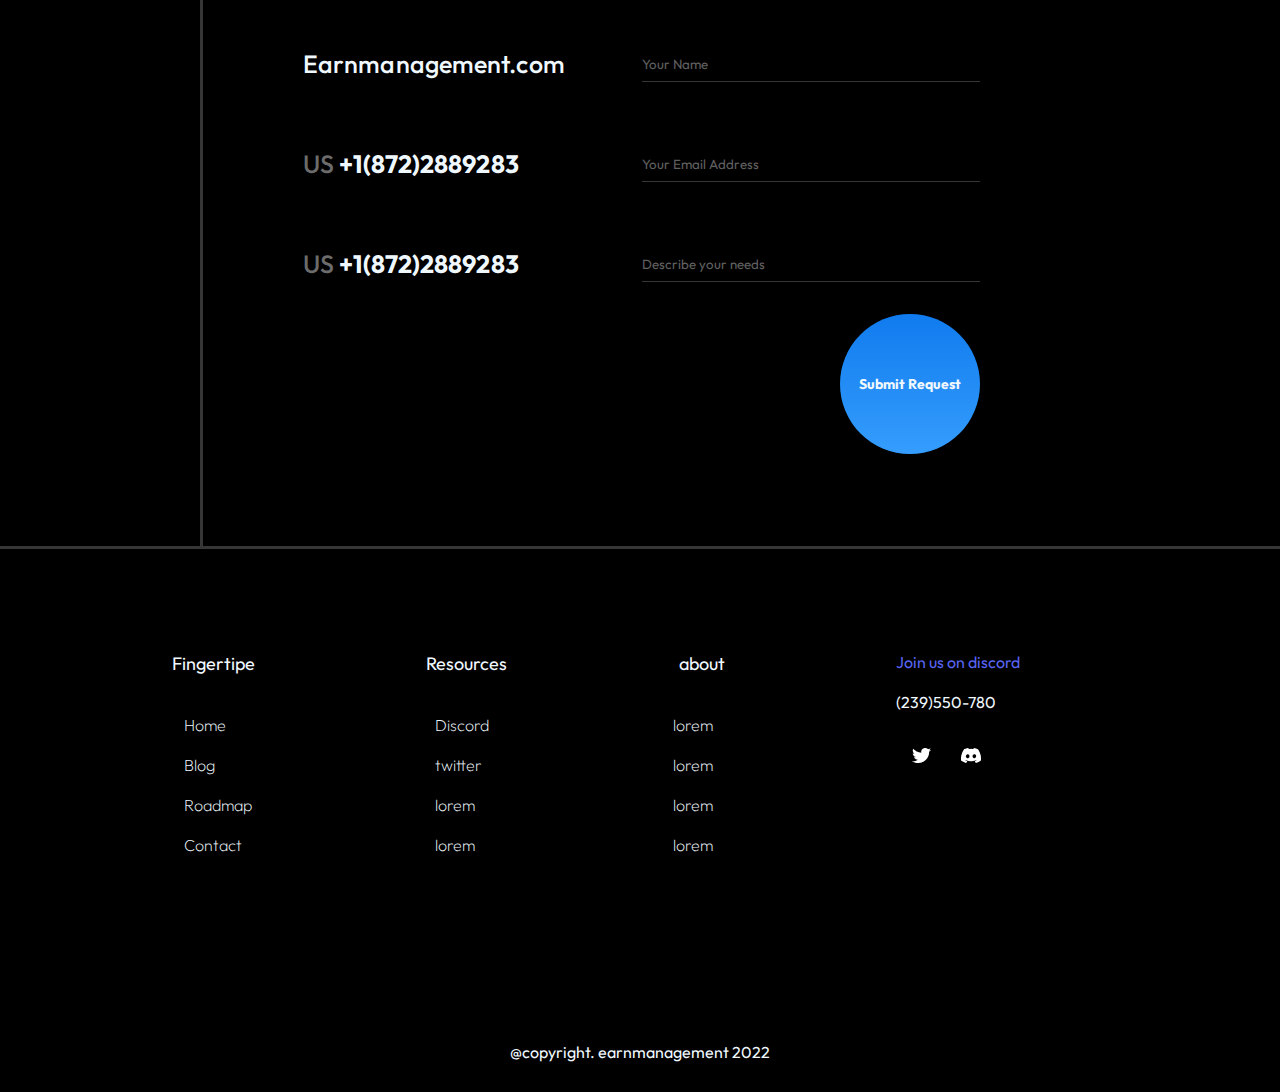
==== commit e919f897: "final commit" ====
--- a/index1.html
+++ b/index1.html
@@ -13,21 +13,22 @@
 </head>
 
 <body>
-    <div class="main-body">
-        <nav class="navbar">
-            <div class="logo">
-                <img src="images/sidelogo.png"></img>
-            </div>
-            <div class="menu">
-                <a href="#">Road Map</a>
-                <a href="#">Contact</a>
-                <a href="#">Blog</a>
-            </div>
-            <div class="buttons">
-                <button type="" id="btn2"><img src="images/discord.png" alt=""></button>
-                <button type="" id="btn1"><img src="images/twitter.png" alt=""></button>
-            </div>
-        </nav>
+    <nav class="navbar">
+        <div class="logo">
+            <img src="images/sidelogo.png"></img>
+        </div>
+        <div class="menu">
+            <a href="#">Road Map</a>
+            <a href="#">Contact</a>
+            <a href="#">Blog</a>
+        </div>
+        <div class="buttons">
+            <button type="" id="btn2"><img src="images/discord.png" alt=""></button>
+            <button type="" id="btn1"><img src="images/twitter.png" alt=""></button>
+        </div>
+    </nav>
+    <div>
+        <div class="main-body">
         <div class="main">
             <div class="child1">
                 <div class="child1-a">
@@ -65,8 +66,17 @@
                 <div class="div4">
                     <p>Search and breed and axies NFT's</p>
                 </div>
-            </div>
-        </div>
+                <div class="joindiscord">
+                    <div>
+                        <img  id="dis_1" src="images/discord(black).png" alt="" >
+                        <img src="images/Join_Discord.png" alt="" >
+                      </div>
+                    </div>
+                </div>
+
+            </div>
+        </div>
+    </div>    
         <section class="main-1">
             <div class="child3">
                 <div>
@@ -270,21 +280,15 @@
                     <button type="" id="btn2"><img src="images/discord.png" alt=""></button>
                 </div>
             </div>
-            <div class="joindiscord">
-              <div>
-                <img src="images/discord(black).png" alt="" >
-                <img src="images/Join_Discord.png" alt="" >
-              </div>
-            </div>
-          </section>
-          <div class="end">
-              <p>@copyright. earnmanagement 2022 </p>
-          </div>
-        </div>
+        </section>
+        <div class="end">
+            <p>@copyright. earnmanagement 2022 </p>
+        </div>
+    </div>
+</body>
+</html>
+            
     
-    </body>
-    
-    </html>
       
           
               
--- a/style1.css
+++ b/style1.css
@@ -6,15 +6,20 @@
 }
 
 body {
+  /* background-color: rgb(0, 0, 0); */
+  background: url("images/Rectangle.png");
   background-color: rgb(0, 0, 0);
+  background-repeat: no-repeat;
   max-width: 1582px;
 }
 
-.main-body {
+/* .main-body {
   background: url("images/Rectangle.png");
+  background-color: rgb(0, 0, 0);
   background-repeat: no-repeat;
-  /* background-repeat: repeat-y; */
-}
+  height: 4000px;
+  background-repeat: repeat-y;
+} */
 
 .navbar {
   height: 119px;
@@ -23,7 +28,8 @@
   justify-content: space-between;
   padding-right: 30px;
   position: sticky;
-  top: 0px;
+  top: 0;
+  z-index: 99999;
 }
 
 .menu a {
@@ -74,6 +80,8 @@
 
 .main {
   display: flex;
+  /* height: 100vh; */
+  padding-top: 40px;
 }
 
 .child1 {
@@ -151,13 +159,14 @@
   outline: none;
 }
 
-.child2 div {
-  background: rgba(255, 255, 255, 0.06);
-  backdrop-filter: blur(80px);
-  /* Note: backdrop-filter has minimal browser support */
-
-  border-radius: 90px;
-}
+/* .child2 div {
+  display: flex;
+  flex-direction: column;
+  align-content: center;
+  align-items: center;
+  justify-content: center; 
+} */
+
 .child2 div p {
   font-size: 15px;
   line-height: 25px;
@@ -184,6 +193,8 @@
   padding-left: 5px;
   align-items: center;
   border-radius: 50px;
+  background: rgba(255, 255, 255, 0.06);
+  backdrop-filter: blur(80px);
 }
 
 .div2 {
@@ -196,6 +207,8 @@
   height: 87px;
   right: 125px;
   top: 83px;
+  background: rgba(255, 255, 255, 0.06);
+  backdrop-filter: blur(80px);
 }
 
 .div3 {
@@ -208,6 +221,8 @@
   padding-left: 5px;
   align-items: center;
   border-radius: 50px;
+  background: rgba(255, 255, 255, 0.06);
+  backdrop-filter: blur(80px);
 }
 
 .div4 {
@@ -220,12 +235,14 @@
   padding-left: 5px;
   align-items: center;
   border-radius: 50px;
+  background: rgba(255, 255, 255, 0.06);
+  backdrop-filter: blur(80px);
 }
 
 .main-1 {
   display: flex;
   padding-top: 60px;
-  border: solid red 1px;
+  /* border: solid red 1px; */
   height: 53vh;
 }
 
@@ -544,23 +561,38 @@
 
 .main-2 {
   display: flex;
-  border: solid red 1px;
+  /* border: solid red 1px; */
   height: 35vh;
 }
 .joindiscord {
-  height: 140px;
-  width: 150px;
+  height: 100px;
+  width: 100px;
   border-radius: 100px;
   border: solid rgb(78, 78, 78) 1px;
   background-color: rgb(255, 255, 255);
   display: flex;
-  flex-direction: column;
+  /* flex-direction: column; */
   justify-content: center;
   align-content: center;
   align-items: center;
-  position: sticky;
-  bottom: 0;
+  padding: 5px 5px 5px 5px;
+  position: absolute;
+  left: 1372px;
+  /* right: 98px; */
+  top: 755px;
+  z-index: 99999;
+  position: fixed;
+}
+.joindiscord div img {
+  display: flex;
+  flex-direction: column;
+  justify-content: center;
+  align-content: center;
 }
 .joindiscord:hover {
   background-color: #d4d7e4;
 }
+#dis_1 {
+  padding-left: 23px;
+  padding-bottom: 5px;
+}
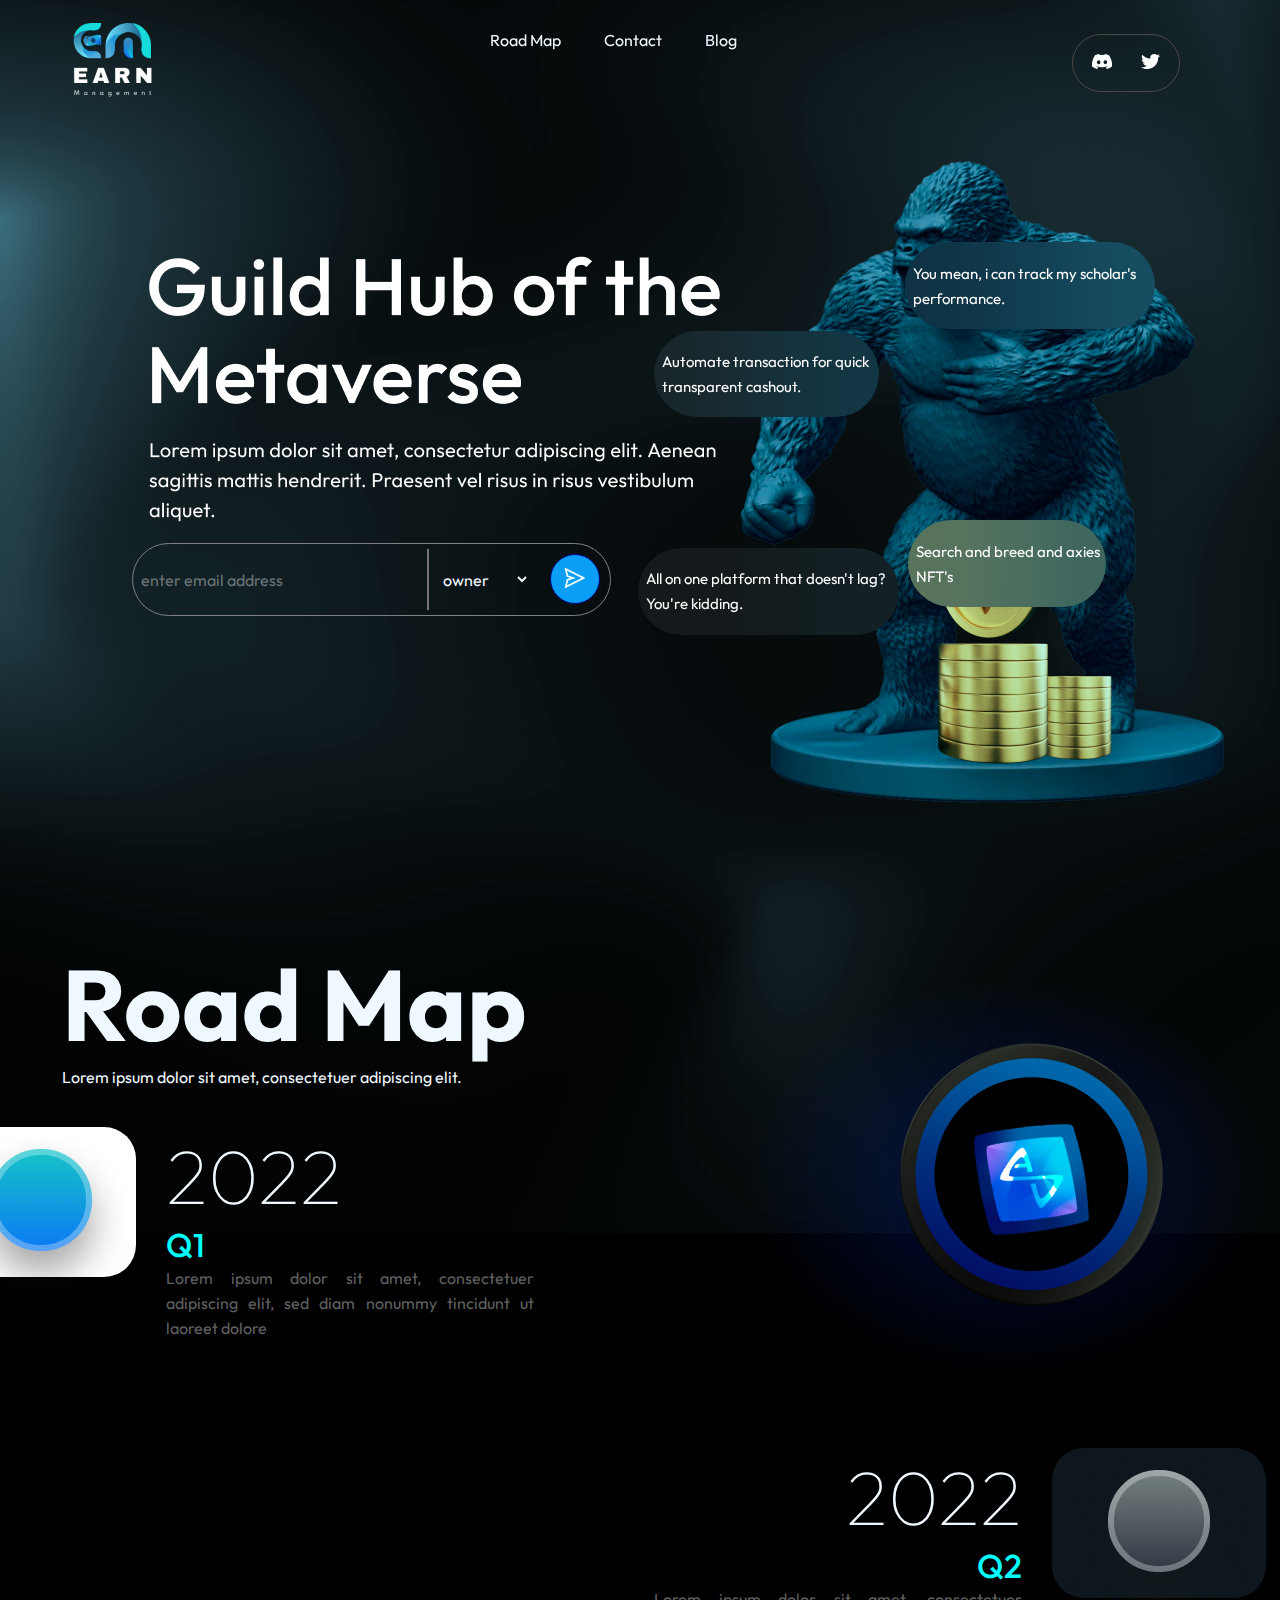
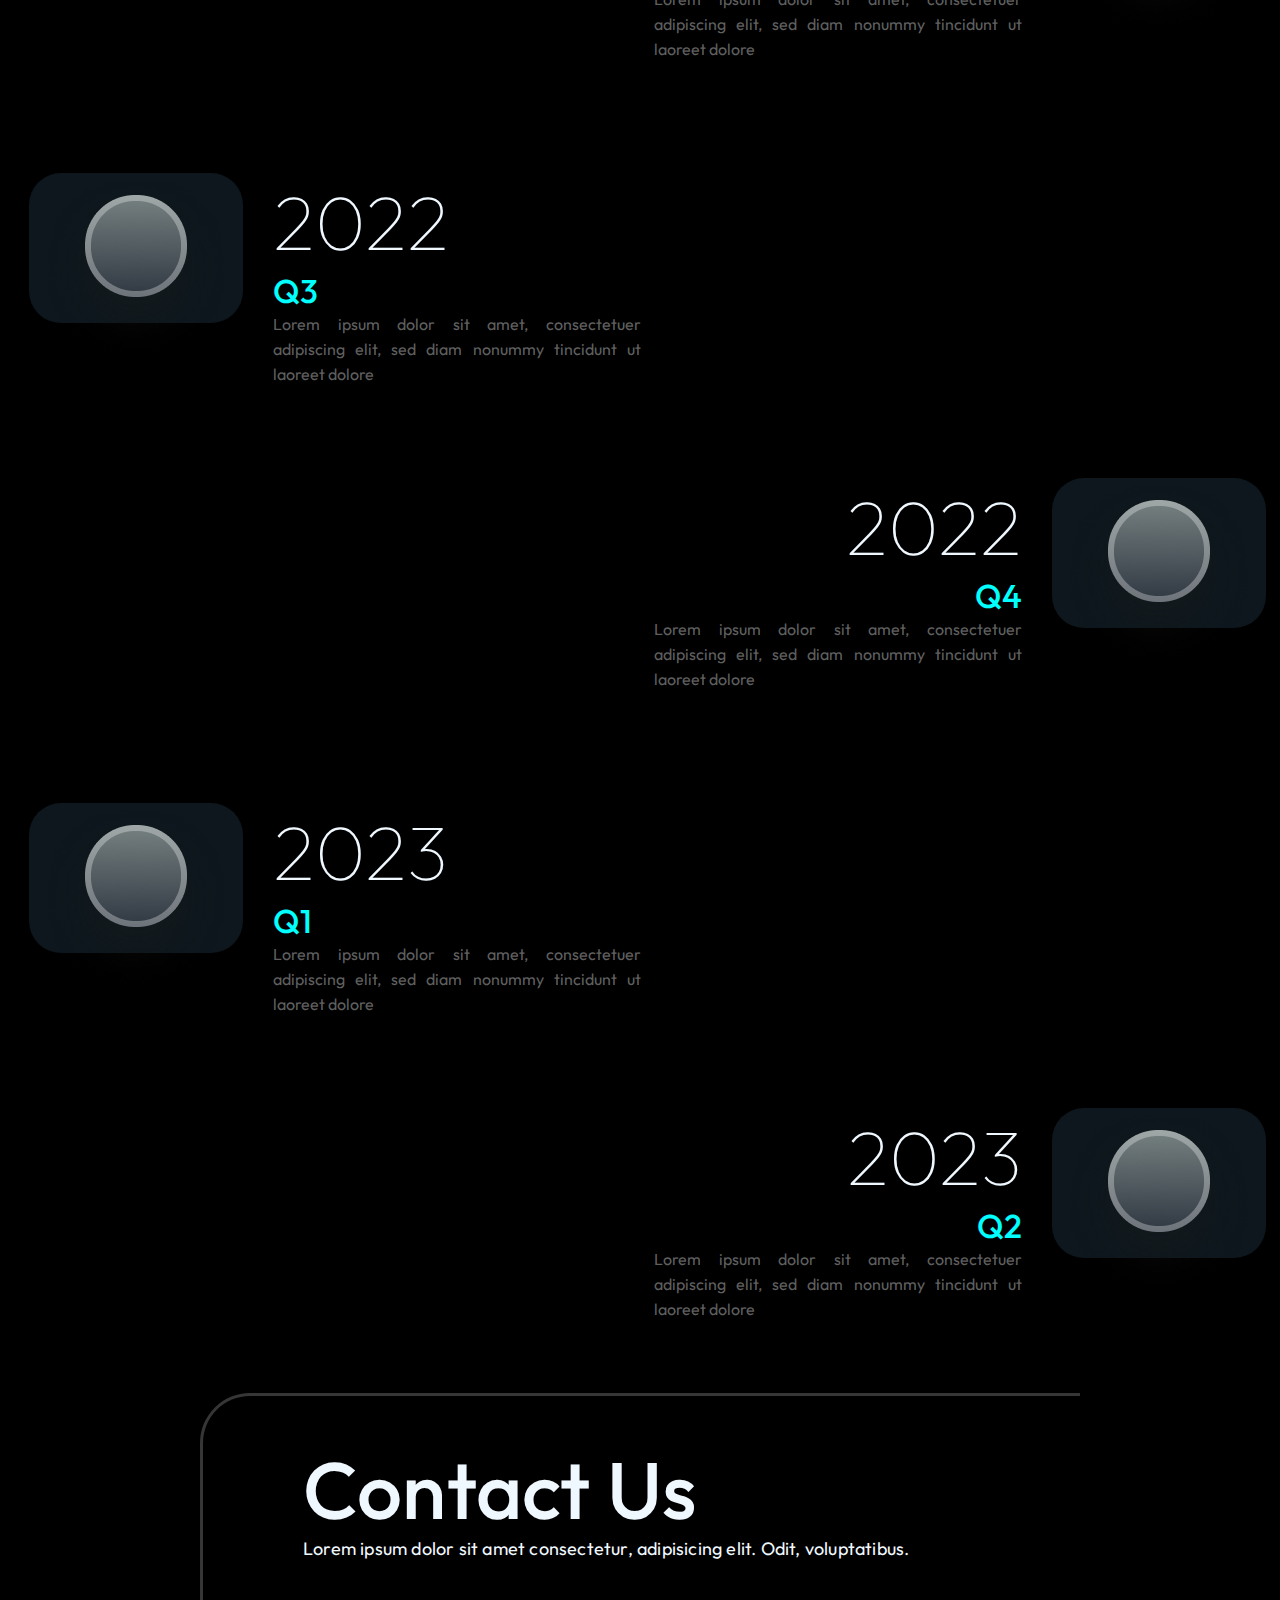
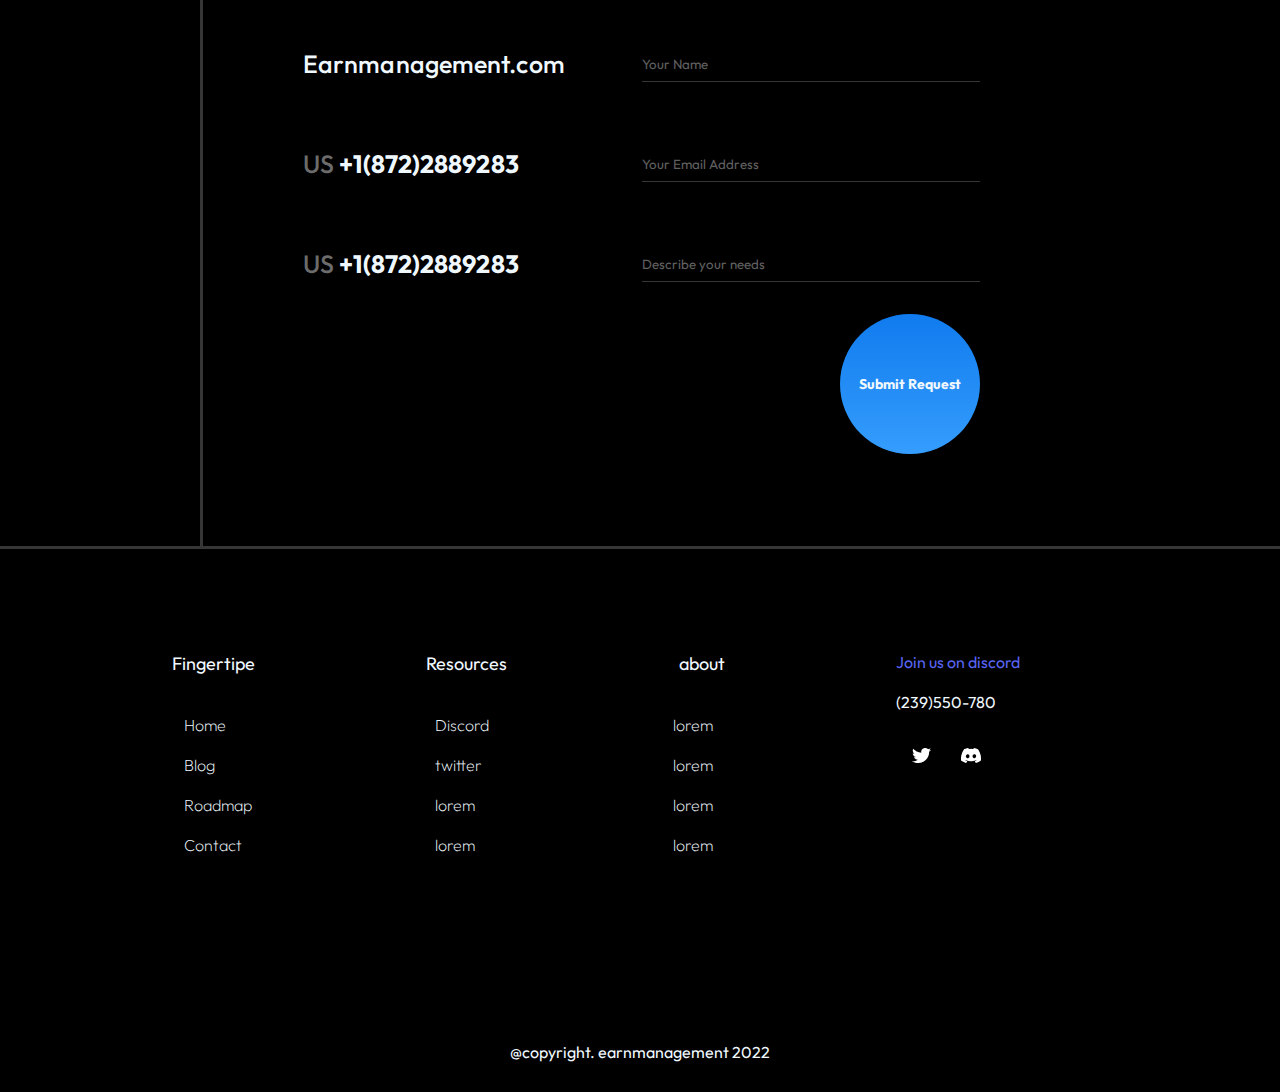
==== commit 670b58d7: "final commit" ====
--- a/index1.html
+++ b/index1.html
@@ -276,8 +276,8 @@
                     <li><a href="#" class="phn">(239)550-780</a></li>
                 </div>
                 <div class="buttons1">
-                    <button type="" id="btn1"><img src="images/twitter.png" alt=""></button>
-                    <button type="" id="btn2"><img src="images/discord.png" alt=""></button>
+                    <button type="submit" id="btn1"><img src="images/twitter.png" alt=""></button>
+                    <button type="submit" id="btn2"><img src="images/discord.png" alt=""></button>
                 </div>
             </div>
         </section>
--- a/style1.css
+++ b/style1.css
@@ -582,6 +582,7 @@
   top: 755px;
   z-index: 99999;
   position: fixed;
+  cursor: pointer;
 }
 .joindiscord div img {
   display: flex;
